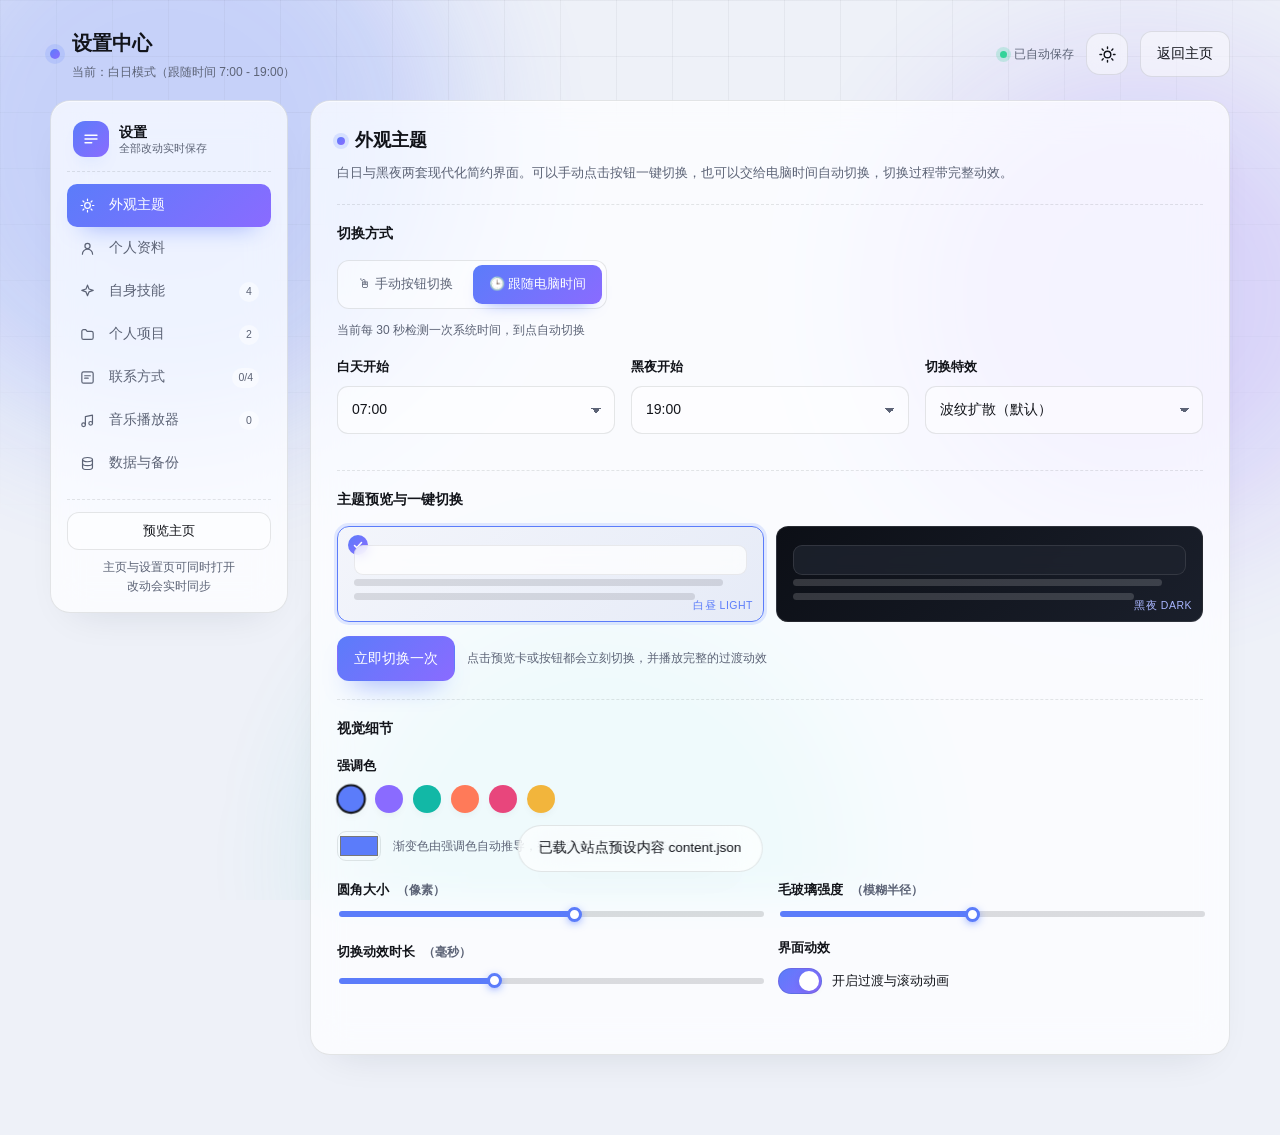
==== settings.html @ 820d11d5 "Add files via upload" ====
<!DOCTYPE html>
<html lang="zh-CN" data-theme="light">
<head>
<meta charset="UTF-8">
<meta name="viewport" content="width=device-width, initial-scale=1, viewport-fit=cover">
<meta name="theme-color" content="#eef1f8" id="metaTheme">
<title>设置 · 个人主页</title>
<link rel="icon" href="data:image/svg+xml,%3Csvg xmlns='http://www.w3.org/2000/svg' viewBox='0 0 32 32'%3E%3Crect width='32' height='32' rx='9' fill='%235b7cfa'/%3E%3Cpath d='M16 8.5a5.5 5.5 0 1 0 0 11 5.5 5.5 0 0 0 0-11zm0 14.2c-4 0-7.5 2.2-9 5.3h18c-1.5-3.1-5-5.3-9-5.3z' fill='%23fff'/%3E%3C/svg%3E">
<link rel="stylesheet" href="css/theme.css?v=2">
<link rel="stylesheet" href="css/settings.css?v=2">
</head>
<body class="page settings-page">

<div class="bg-decor" aria-hidden="true">
  <span class="blob blob--1"></span>
  <span class="blob blob--2"></span>
  <span class="blob blob--3"></span>
  <i class="grid-lines"></i>
</div>

<!-- 顶部工具条 -->
<header class="settings-top">
  <div class="settings-top__title">
    <span class="dot" style="width:10px;height:10px;border-radius:50%;background:linear-gradient(135deg,var(--accent),var(--accent-2));box-shadow:0 0 0 5px var(--accent-soft)"></span>
    <div>
      设置中心
      <small id="themeNow">当前：白日模式</small>
    </div>
  </div>
  <div class="inline-row">
    <span class="s-saved" id="savedFlag"><i></i>已自动保存</span>
    <button class="icon-btn theme-toggle" id="settingsThemeToggle" type="button" title="切换昼夜主题" aria-label="切换主题"></button>
    <a class="btn" href="index.html">返回主页</a>
  </div>
</header>

<!-- =========================================================================
     设置页骨架：左侧导航 + 右侧面板
       .settings-shell {
         grid-template-columns: 238px minmax(0, 1fr);
         grid-template-areas: "nav panel";     ← 命名区域合并
       }
     ====================================================================== -->
<div class="settings-shell">

  <!-- ============================ 左侧导航 ============================ -->
  <nav class="s-nav glass" aria-label="设置导航">
    <div class="s-nav__brand">
      <span class="s-nav__logo" aria-hidden="true">
        <svg viewBox="0 0 24 24" fill="none" stroke="currentColor" stroke-width="1.8" stroke-linecap="round" stroke-linejoin="round"><path d="M4 7h16M4 12h16M4 17h9"/></svg>
      </span>
      <span class="s-nav__name">设置<small>全部改动实时保存</small></span>
    </div>

    <div class="s-nav__list">
      <div class="s-nav__item is-active" data-pane="theme">
        <svg viewBox="0 0 24 24" fill="none" stroke="currentColor" stroke-width="1.7" stroke-linecap="round"><circle cx="12" cy="12" r="4"/><path d="M12 3v2M12 19v2M3 12h2M19 12h2M5.6 5.6 7 7M17 17l1.4 1.4M18.4 5.6 17 7M7 17l-1.4 1.4"/></svg>
        <span>外观主题</span>
      </div>
      <div class="s-nav__item" data-pane="profile">
        <svg viewBox="0 0 24 24" fill="none" stroke="currentColor" stroke-width="1.7" stroke-linecap="round" stroke-linejoin="round"><circle cx="12" cy="8.5" r="3.6"/><path d="M4.8 20a7.2 7.2 0 0 1 14.4 0"/></svg>
        <span>个人资料</span>
      </div>
      <div class="s-nav__item" data-pane="skills">
        <svg viewBox="0 0 24 24" fill="none" stroke="currentColor" stroke-width="1.7" stroke-linecap="round" stroke-linejoin="round"><path d="m12 3 2.1 5.4L20 10.5l-5.9 2.1L12 18l-2.1-5.4L4 10.5l5.9-2.1z"/></svg>
        <span>自身技能</span>
        <span class="s-nav__badge" id="navCountSkills">0</span>
      </div>
      <div class="s-nav__item" data-pane="projects">
        <svg viewBox="0 0 24 24" fill="none" stroke="currentColor" stroke-width="1.7" stroke-linecap="round" stroke-linejoin="round"><path d="M4 7.5A2.5 2.5 0 0 1 6.5 5h3l2 2.5h6A2.5 2.5 0 0 1 20 10v6.5A2.5 2.5 0 0 1 17.5 19h-11A2.5 2.5 0 0 1 4 16.5z"/></svg>
        <span>个人项目</span>
        <span class="s-nav__badge" id="navCountProjects">0</span>
      </div>
      <div class="s-nav__item" data-pane="contact">
        <svg viewBox="0 0 24 24" fill="none" stroke="currentColor" stroke-width="1.7" stroke-linecap="round" stroke-linejoin="round"><path d="M4 6.5A2.5 2.5 0 0 1 6.5 4h11A2.5 2.5 0 0 1 20 6.5v11A2.5 2.5 0 0 1 17.5 20h-11A2.5 2.5 0 0 1 4 17.5z"/><path d="M8 9.5h8M8 13h5"/></svg>
        <span>联系方式</span>
        <span class="s-nav__badge" id="navCountContact">0/4</span>
      </div>
      <div class="s-nav__item" data-pane="music">
        <svg viewBox="0 0 24 24" fill="none" stroke="currentColor" stroke-width="1.7" stroke-linecap="round" stroke-linejoin="round"><path d="M9 18V6.6l10-2.1V16"/><circle cx="6.5" cy="18" r="2.6"/><circle cx="16.5" cy="16" r="2.6"/></svg>
        <span>音乐播放器</span>
        <span class="s-nav__badge" id="navCountTracks">0</span>
      </div>
      <div class="s-nav__item" data-pane="data">
        <svg viewBox="0 0 24 24" fill="none" stroke="currentColor" stroke-width="1.7" stroke-linecap="round" stroke-linejoin="round"><ellipse cx="12" cy="6.5" rx="7" ry="3"/><path d="M5 6.5v11c0 1.7 3.1 3 7 3s7-1.3 7-3v-11"/><path d="M5 12c0 1.7 3.1 3 7 3s7-1.3 7-3"/></svg>
        <span>数据与备份</span>
      </div>
    </div>

    <div class="s-nav__foot">
      <a class="btn btn--sm" href="index.html" id="openHome" style="justify-content:center">预览主页</a>
      <p class="field__hint" style="text-align:center">主页与设置页可同时打开<br>改动会实时同步</p>
    </div>
  </nav>

  <!-- ============================ 右侧面板 ============================ -->
  <div class="s-panel">

    <!-- ------------------------- 面板 1：外观主题 ------------------------- -->
    <section class="s-pane glass is-active" data-pane="theme">
      <div class="s-pane__head">
        <h2 class="s-pane__title"><span class="dot"></span>外观主题</h2>
        <p class="s-pane__desc">白日与黑夜两套现代化简约界面。可以手动点击按钮一键切换，也可以交给电脑时间自动切换，切换过程带完整动效。</p>
      </div>

      <div class="s-group">
        <h3 class="s-group__title">切换方式</h3>
        <div class="seg" data-seg="theme.mode">
          <button class="seg__item" type="button" data-value="manual">🖱 手动按钮切换</button>
          <button class="seg__item" type="button" data-value="auto">🕒 跟随电脑时间</button>
        </div>
        <p class="field__hint" style="margin-top:12px" id="autoHint">
          选择「跟随电脑时间」后，页面每 30 秒检测一次系统时间，进入白天或夜晚区间时自动完成切换动画。
        </p>

        <div class="form-grid form-grid--3" style="margin-top:16px">
          <div class="field">
            <label class="field__label">白天开始</label>
            <select class="select" data-path="theme.dayStart" id="dayStartSel"></select>
          </div>
          <div class="field">
            <label class="field__label">黑夜开始</label>
            <select class="select" data-path="theme.nightStart" id="nightStartSel"></select>
          </div>
          <div class="field">
            <label class="field__label">切换特效</label>
            <select class="select" data-path="theme.effect">
              <option value="ripple">波纹扩散（默认）</option>
              <option value="wipe">圆形擦除揭示</option>
              <option value="fade">柔和淡入淡出</option>
            </select>
          </div>
        </div>
      </div>

      <div class="s-group">
        <h3 class="s-group__title">主题预览与一键切换</h3>
        <div class="theme-preview">
          <div class="theme-mini theme-mini--light" data-theme="light" role="button" tabindex="0" aria-label="切换到白日主题">
            <span class="theme-mini__check"><svg viewBox="0 0 24 24" fill="none" stroke="currentColor" stroke-width="3" stroke-linecap="round" stroke-linejoin="round"><path d="m5 13 4.5 4.5L19 7"/></svg></span>
            <span class="theme-mini__card"></span>
            <span class="theme-mini__line theme-mini__line--1"></span>
            <span class="theme-mini__line theme-mini__line--2"></span>
            <span class="theme-mini__tag">白昼 LIGHT</span>
          </div>
          <div class="theme-mini theme-mini--dark" data-theme="dark" role="button" tabindex="0" aria-label="切换到黑夜主题">
            <span class="theme-mini__check"><svg viewBox="0 0 24 24" fill="none" stroke="currentColor" stroke-width="3" stroke-linecap="round" stroke-linejoin="round"><path d="m5 13 4.5 4.5L19 7"/></svg></span>
            <span class="theme-mini__card"></span>
            <span class="theme-mini__line theme-mini__line--1"></span>
            <span class="theme-mini__line theme-mini__line--2"></span>
            <span class="theme-mini__tag">黑夜 DARK</span>
          </div>
        </div>
        <div class="inline-row" style="margin-top:14px">
          <button class="btn btn--primary" type="button" id="switchNow">立即切换一次</button>
          <span class="field__hint">点击预览卡或按钮都会立刻切换，并播放完整的过渡动效</span>
        </div>
      </div>

      <div class="s-group">
        <h3 class="s-group__title">视觉细节</h3>
        <div class="field">
          <label class="field__label">强调色</label>
          <div class="color-dots" id="accentDots"></div>
          <div class="inline-row" style="margin-top:10px">
            <input class="color-input" type="color" id="accentPicker" data-path="theme.accent" aria-label="自定义强调色">
            <span class="field__hint">渐变色由强调色自动推导，整站按钮、光斑、进度条会一起变化</span>
          </div>
        </div>

        <div class="form-grid">
          <div class="field">
            <label class="field__label">圆角大小 <span class="field__hint">（像素）</span></label>
            <input class="range" type="range" min="0" max="36" step="1" data-path="theme.radius">
          </div>
          <div class="field">
            <label class="field__label">毛玻璃强度 <span class="field__hint">（模糊半径）</span></label>
            <input class="range" type="range" min="0" max="40" step="1" data-path="theme.blur">
          </div>
          <div class="field">
            <label class="field__label">切换动效时长 <span class="field__hint">（毫秒）</span></label>
            <input class="range" type="range" min="180" max="1400" step="20" data-path="theme.duration">
          </div>
          <div class="field">
            <label class="field__label">界面动效</label>
            <label class="switch">
              <input type="checkbox" data-path="theme.motion">
              <span class="switch__track"></span>
              <span class="switch__text">开启过渡与滚动动画</span>
            </label>
          </div>
        </div>
      </div>
    </section>

    <!-- ------------------------- 面板 2：个人资料 ------------------------- -->
    <section class="s-pane glass" data-pane="profile">
      <div class="s-pane__head">
        <h2 class="s-pane__title"><span class="dot"></span>个人资料</h2>
        <p class="s-pane__desc">左侧栏的圆形头像与姓名，以及「个人简介」板块的普通文本内容。</p>
      </div>

      <div class="s-group">
        <h3 class="s-group__title">头像</h3>
        <div class="avatar-editor">
          <div class="avatar-preview" id="avatarPreview">A</div>
          <div class="avatar-ops">
            <div class="inline-row">
              <label class="btn btn--primary">
                选择图片
                <input type="file" id="avatarInput" accept="image/*" hidden>
              </label>
              <button class="btn btn--ghost btn--danger" type="button" id="avatarRemove">移除头像</button>
            </div>
            <p class="field__hint">图片会自动居中裁剪成正方形并压缩到 400px，保存后主页的圆形头像与播放器封面同步更新。</p>
          </div>
        </div>
      </div>

      <div class="s-group">
        <h3 class="s-group__title">基本信息</h3>
        <div class="form-grid">
          <div class="field">
            <label class="field__label">姓名 / 昵称</label>
            <input class="input" type="text" data-path="profile.name" placeholder="你的名字" maxlength="24">
          </div>
          <div class="field">
            <label class="field__label">一句话头衔</label>
            <input class="input" type="text" data-path="profile.title" placeholder="例如：前端工程师 / 独立开发者" maxlength="40">
          </div>
          <div class="field">
            <label class="field__label">座右铭<span class="field__hint">（可留空）</span></label>
            <input class="input" type="text" data-path="profile.motto" placeholder="一句话，显示在姓名下方" maxlength="30">
          </div>
          <div class="field">
            <label class="field__label">GitHub 主页地址<span class="field__hint">（项目卡片默认跳转这里）</span></label>
            <input class="input" type="text" data-path="profile.github" placeholder="https://github.com/你的用户名">
          </div>
          <div class="field field--full">
            <label class="field__label">个人简介<span class="field__hint" id="bioCount">0 字</span></label>
            <textarea class="textarea" data-path="profile.bio" placeholder="写点什么吧：你的经历、正在做的事、想认识的人…" style="min-height:150px"></textarea>
            <p class="field__hint">简介以普通文本展示，回车换行会被完整保留。</p>
          </div>
        </div>
      </div>
    </section>

    <!-- ------------------------- 面板 3：自身技能 ------------------------- -->
    <section class="s-pane glass" data-pane="skills">
      <div class="s-pane__head">
        <h2 class="s-pane__title"><span class="dot"></span>自身技能</h2>
        <p class="s-pane__desc">每条技能在前端都以毛玻璃卡片展示。点击下方的加号按钮即可无限增加自定义文本，还可以选择卡片尺寸来合并网格单元格。</p>
      </div>
      <div class="list-editor" id="skillList"></div>
      <button class="add-btn" type="button" id="addSkill" style="margin-top:12px;width:100%">
        <span class="add-btn__plus">＋</span>添加一条技能
      </button>
      <p class="field__hint" style="margin-top:12px">
        尺寸说明：标准 = 1 格；横向合并 = 跨 2 列；纵向合并 = 跨 2 行；2×2 = 一次吃掉四个格子。
        前端网格使用 <code>grid-auto-flow: dense</code>，合并后的空洞会自动被后面的卡片补上。
      </p>
    </section>

    <!-- ------------------------- 面板 4：个人项目 ------------------------- -->
    <section class="s-pane glass" data-pane="projects">
      <div class="s-pane__head">
        <h2 class="s-pane__title"><span class="dot"></span>个人项目</h2>
        <p class="s-pane__desc">每张项目卡片都是毛玻璃样式，点击整张卡片即可跳转。跳转链接留空时，会自动打开「个人资料」里填写的 GitHub 主页。</p>
      </div>
      <div class="list-editor" id="projectList"></div>
      <button class="add-btn" type="button" id="addProject" style="margin-top:12px;width:100%">
        <span class="add-btn__plus">＋</span>添加一个项目
      </button>
    </section>

    <!-- ------------------------- 面板 5：联系方式 ------------------------- -->
    <section class="s-pane glass" data-pane="contact">
      <div class="s-pane__head">
        <h2 class="s-pane__title"><span class="dot"></span>联系方式</h2>
        <p class="s-pane__desc">四个填写区域：微信、QQ、邮箱、电话。主页会以毛玻璃卡片展示，点击卡片即可一键复制。</p>
      </div>
      <div class="form-grid">
        <div class="field">
          <label class="field__label">💬 微信 WeChat</label>
          <input class="input" type="text" data-path="contact.wechat" placeholder="微信号 / 手机号">
        </div>
        <div class="field">
          <label class="field__label">🐧 QQ</label>
          <input class="input" type="text" data-path="contact.qq" placeholder="QQ 号">
        </div>
        <div class="field">
          <label class="field__label">✉️ 邮箱 Email</label>
          <input class="input" type="text" data-path="contact.email" placeholder="name@example.com">
        </div>
        <div class="field">
          <label class="field__label">📱 电话 Phone</label>
          <input class="input" type="text" data-path="contact.phone" placeholder="+86 138 0000 0000">
        </div>
      </div>
      <p class="field__hint">留空的联系方式在主页会显示为「未填写」的灰色卡片。</p>
    </section>

    <!-- ------------------------- 面板 6：音乐播放器 ------------------------- -->
    <section class="s-pane glass" data-pane="music">
      <div class="s-pane__head">
        <h2 class="s-pane__title"><span class="dot"></span>音乐播放器</h2>
        <p class="s-pane__desc">导入本地音乐文件（保存在浏览器 IndexedDB 中，不会上传到任何服务器），编辑歌曲信息与歌词。主页左侧栏即可播放、切换上/下一首。</p>
      </div>

      <div class="s-group">
        <h3 class="s-group__title">导入音乐</h3>
        <label class="dropzone" id="musicDrop">
          <svg viewBox="0 0 24 24" fill="none" stroke="currentColor" stroke-width="1.6" stroke-linecap="round" stroke-linejoin="round"><path d="M12 16V4m0 0L7.5 8.5M12 4l4.5 4.5"/><path d="M4 15v3.5A1.5 1.5 0 0 0 5.5 20h13a1.5 1.5 0 0 0 1.5-1.5V15"/></svg>
          点击选择，或把音频文件拖到这里
          <small>支持 mp3 / wav / flac / m4a / aac / ogg，可一次选多首</small>
          <input type="file" id="musicInput" accept="audio/*,.mp3,.flac,.wav,.m4a,.ogg" multiple>
        </label>
      </div>

      <div class="s-group">
        <h3 class="s-group__title">播放设置</h3>
        <div class="form-grid">
          <div class="field">
            <label class="field__label">循环模式</label>
            <div class="seg" data-seg="music.loop">
              <button class="seg__item" type="button" data-value="list">列表循环</button>
              <button class="seg__item" type="button" data-value="single">单曲循环</button>
              <button class="seg__item" type="button" data-value="shuffle">随机播放</button>
            </div>
          </div>
          <div class="field">
            <label class="field__label">默认音量</label>
            <input class="range" type="range" min="0" max="100" step="1" id="volRange">
            <p class="field__hint">当前主音量由主页播放器实时控制</p>
          </div>
          <div class="field">
            <label class="field__label">行为</label>
            <label class="switch" style="margin-bottom:8px">
              <input type="checkbox" data-path="music.autoplay">
              <span class="switch__track"></span>
              <span class="switch__text">打开主页自动播放</span>
            </label>
            <label class="switch">
              <input type="checkbox" data-path="music.showLyrics">
              <span class="switch__track"></span>
              <span class="switch__text">在播放器下方显示歌词</span>
            </label>
          </div>
          <div class="field">
            <label class="field__label">空曲库时的提示文案</label>
            <input class="input" type="text" data-path="music.emptyText" placeholder="还没有音乐 · 去设置里导入">
          </div>
        </div>
      </div>

      <div class="s-group">
        <h3 class="s-group__title">曲目列表 <span class="field__hint" id="trackHint"></span></h3>
        <div class="list-editor" id="trackList"></div>
        <div class="inline-row" style="margin-top:12px">
          <button class="btn btn--danger btn--sm" type="button" id="musicClear">清空曲库</button>
          <span class="field__hint">歌词支持 LRC 时间轴（如 <code>[00:12.30]歌词</code>）；只写纯文本时，会按歌曲总时长自动均匀铺开并随播放滚动。</span>
        </div>
      </div>
    </section>

    <!-- ------------------------- 面板 7：数据与备份 ------------------------- -->
    <section class="s-pane glass" data-pane="data">
      <div class="s-pane__head">
        <h2 class="s-pane__title"><span class="dot"></span>数据与备份</h2>
        <p class="s-pane__desc">所有文字内容保存在浏览器 localStorage，音乐文件保存在 IndexedDB。换电脑或换浏览器时，可用导出的 JSON 快速迁移文字内容。</p>
      </div>

      <div class="s-group">
        <h3 class="s-group__title">存储占用</h3>
        <div class="storage-bars" id="storageBox"></div>
      </div>

      <div class="s-group">
        <h3 class="s-group__title">导入 / 导出</h3>
        <div class="inline-row">
          <button class="btn btn--primary" type="button" id="exportBtn">导出配置（JSON）</button>
          <label class="btn">
            导入配置
            <input type="file" id="importInput" accept="application/json,.json" hidden>
          </label>
          <button class="btn btn--danger" type="button" id="resetBtn">恢复默认</button>
        </div>
        <p class="field__hint" style="margin-top:12px">配置文件包含全部文字、主题设置与曲目信息，但不包含音乐文件本身（体积过大，无法放进 JSON）。</p>
      </div>

      <!-- ★ 部署到 GitHub Pages 必须看：本地数据不会跟着代码一起上线 -->
      <div class="s-group">
        <h3 class="s-group__title">部署到 GitHub Pages（让线上显示和本地一致）</h3>
        <p class="field__hint" style="margin-bottom:12px">
          文字与音乐都存在<strong>浏览器本地</strong>（localStorage / IndexedDB），它们不会跟着代码上传。
          所以直接部署后，访客看到的是占位模板。解决办法：把本地内容导出成
          <code>content.json</code> 放到仓库根目录，线上首次访问会自动载入它。
        </p>
        <div class="inline-row">
          <button class="btn btn--primary" type="button" id="exportSiteBtn">导出为站点默认内容（content.json）</button>
          <button class="btn" type="button" id="reloadSiteBtn">重新载入站点内容</button>
        </div>
        <ul class="deploy-steps">
          <li><b>1.</b> 点上面的按钮下载 <code>content.json</code>；</li>
          <li><b>2.</b> 把它和 <code>index.html</code>、<code>settings.html</code>、<code>css/</code>、<code>js/</code> 一起提交到仓库（目录结构不要改）；</li>
          <li><b>3.</b> 音乐请把音频文件也放进仓库（例如 <code>audio/</code> 目录），再到「音乐播放器」面板给每首曲子填写<b>音频地址</b>，例如 <code>audio/song.mp3</code>；</li>
          <li><b>4.</b> 打开线上地址确认，必要时按 <kbd>Ctrl</kbd>+<kbd>F5</kbd> 强制刷新清缓存。</li>
        </ul>
        <div class="deploy-state">
          <div class="field__label" style="margin-bottom:6px">当前状态</div>
          <ul id="deployState"></ul>
        </div>
      </div>
    </section>

  </div>
</div>

<div class="toast" id="toast" role="status" aria-live="polite"></div>

<script src="js/store.js?v=2"></script>
<script src="js/theme.js?v=2"></script>
<script src="js/settings.js?v=2"></script>
<script>
  /* 时间下拉框：0-23 点，动态生成，避免手写 48 个 option */
  (function () {
    ['dayStartSel', 'nightStartSel'].forEach(function (id) {
      var sel = document.getElementById(id);
      if (!sel) return;
      for (var h = 0; h < 24; h++) {
        var o = document.createElement('option');
        o.value = h;
        o.textContent = (h < 10 ? '0' + h : h) + ':00';
        sel.appendChild(o);
      }
    });
  })();
</script>
</body>
</html>
---- css/theme.css ----
/* ============================================================================
 * theme.css —— 设计令牌 / 白日·黑夜双主题 / 全局动效 / 通用组件
 * ----------------------------------------------------------------------------
 * 【主题切换动效的实现原理】
 *   1. 用 @property 把「颜色令牌」注册成真正的 CSS 自定义属性（语法 <color>）。
 *      未注册的自定义属性只是一段字符串，浏览器无法对它做插值；
 *      注册之后，它就成了可以被 transition 平滑过渡的真实类型值。
 *   2. 所有组件都只使用 var(--token) 取色，不写死颜色。
 *   3. 切换主题时只改 <html data-theme="dark|light">，
 *      令牌在 :root 上做 620ms 插值 → 整站颜色「同时」平滑流动。
 *   4. JS 额外叠加波纹 / 圆形擦除 / 淡入淡出特效，形成完整的切换动效。
 * ========================================================================== */

/* ---------------------------------------------------------------------------
 * 1. 注册可插值的令牌（颜色 + 长度）
 * ------------------------------------------------------------------------- */
@property --bg          { syntax: "<color>";  inherits: true; initial-value: #eef1f8; }
@property --bg-2        { syntax: "<color>";  inherits: true; initial-value: #ffffff; }
@property --text        { syntax: "<color>";  inherits: true; initial-value: #12141a; }
@property --muted       { syntax: "<color>";  inherits: true; initial-value: #5c6376; }
@property --surface     { syntax: "<color>";  inherits: true; initial-value: rgba(255,255,255,.72); }
@property --surface-2   { syntax: "<color>";  inherits: true; initial-value: rgba(255,255,255,.48); }
@property --border      { syntax: "<color>";  inherits: true; initial-value: rgba(18,20,26,.10); }
@property --accent      { syntax: "<color>";  inherits: true; initial-value: #5b7cfa; }
@property --accent-2    { syntax: "<color>";  inherits: true; initial-value: #8a6bff; }
@property --shadow      { syntax: "<color>";  inherits: true; initial-value: rgba(23,29,48,.14); }
@property --blur        { syntax: "<length>"; inherits: true; initial-value: 18px; }
@property --radius      { syntax: "<length>"; inherits: true; initial-value: 20px; }

/* ---------------------------------------------------------------------------
 * 2. 令牌定义：:root = 白日主题（浅色）；[data-theme="dark"] = 黑夜主题
 * ------------------------------------------------------------------------- */
:root {
  /* 时间/缓动 */
  --dur: 620ms;
  --dur-fast: 220ms;
  --ease: cubic-bezier(.22, .68, .28, 1);
  --ease-out: cubic-bezier(.16, 1, .3, 1);

  /* 白日主题配色 */
  --bg: #eef1f8;
  --bg-2: #ffffff;
  --text: #12141a;
  --muted: #5c6376;
  --surface: rgba(255, 255, 255, .72);
  --surface-2: rgba(255, 255, 255, .48);
  --border: rgba(18, 20, 26, .10);
  --shadow: rgba(23, 29, 48, .14);
  --accent: #5b7cfa;
  --accent-2: #8a6bff;

  --blob-1: rgba(91, 124, 250, .28);
  --blob-2: rgba(138, 107, 255, .22);
  --blob-3: rgba(64, 200, 190, .18);
  --ink-line: rgba(18, 20, 26, .045);

  color-scheme: light;

  /* ★ 主题动效核心：令牌自身参与过渡，整站颜色随之流动 */
  transition:
    --bg var(--dur) var(--ease),
    --bg-2 var(--dur) var(--ease),
    --text var(--dur) var(--ease),
    --muted var(--dur) var(--ease),
    --surface var(--dur) var(--ease),
    --surface-2 var(--dur) var(--ease),
    --border var(--dur) var(--ease),
    --accent var(--dur) var(--ease),
    --accent-2 var(--dur) var(--ease),
    --shadow var(--dur) var(--ease);
}

[data-theme="dark"] {
  /* 黑夜主题配色 */
  --bg: #0a0c12;
  --bg-2: #12151d;
  --text: #eef1f8;
  --muted: #98a1b4;
  --surface: rgba(24, 28, 38, .66);
  --surface-2: rgba(30, 35, 47, .5);
  --border: rgba(255, 255, 255, .10);
  --shadow: rgba(0, 0, 0, .55);
  --accent: #6d8bff;
  --accent-2: #a98cff;

  --blob-1: rgba(80, 110, 240, .30);
  --blob-2: rgba(150, 100, 255, .24);
  --blob-3: rgba(40, 180, 200, .18);
  --ink-line: rgba(255, 255, 255, .05);

  color-scheme: dark;
}

/* ---------------------------------------------------------------------------
 * 2.1 由强调色派生出来的半透明色
 * ---------------------------------------------------------------------------
 * ⚠️ 线上兼容性：这些值用 color-mix() 从 --accent 实时推导。
 *    旧版 Safari(<16.2) / Firefox(<113) 不认识 color-mix，
 *    而「未注册的自定义属性里写了不支持的函数」不会退回上一行声明，
 *    只会让最终 background/border 变成无效值（界面掉色）。
 *    所以这里先给一套固定兜底值，再用 @supports 覆盖成动态推导 —— 
 *    这样任何浏览器打开线上站点都能看到完整的毛玻璃与强调色。
 * ------------------------------------------------------------------------- */
:root {
  --accent-soft: rgba(91, 124, 250, .16);
  --accent-line: rgba(91, 124, 250, .45);
  --ring: rgba(91, 124, 250, .55);
  --track: rgba(18, 20, 26, .14);
}
[data-theme="dark"] {
  --accent-soft: rgba(109, 139, 255, .18);
  --accent-line: rgba(109, 139, 255, .45);
  --ring: rgba(109, 139, 255, .55);
  --track: rgba(255, 255, 255, .14);
}
@supports (color: color-mix(in oklab, red, blue)) {
  :root {
    --accent-soft: color-mix(in oklab, var(--accent) 16%, transparent);
    --accent-line: color-mix(in oklab, var(--accent) 45%, transparent);
    --ring: color-mix(in oklab, var(--accent) 55%, transparent);
    --track: color-mix(in oklab, var(--text) 14%, transparent);
  }
}

/* ---------------------------------------------------------------------------
 * 3. 基础重置
 * ------------------------------------------------------------------------- */
* { box-sizing: border-box; }

html, body { min-height: 100%; }

body {
  margin: 0;
  font-family: "PingFang SC", "HarmonyOS Sans SC", "Microsoft YaHei UI", "Microsoft YaHei",
               -apple-system, BlinkMacSystemFont, "Segoe UI", Roboto, "Helvetica Neue", sans-serif;
  font-size: 15px;
  line-height: 1.7;
  color: var(--text);
  background: var(--bg);
  -webkit-font-smoothing: antialiased;
  text-rendering: optimizeLegibility;
  overflow-x: hidden;
}

h1, h2, h3, h4, p, figure { margin: 0; }
a { color: inherit; text-decoration: none; }
button, input, select, textarea { font: inherit; color: inherit; }
button { border: 0; background: none; cursor: pointer; }
img { display: block; max-width: 100%; }
ul { margin: 0; padding: 0; list-style: none; }

/* hidden 属性必须永远生效：否则 img/display:flex 等规则会盖掉它，
   导致未设置头像时把 alt 文字（"个人头像"）显示出来 */
[hidden] { display: none !important; }

::selection { background: var(--accent-soft); color: var(--text); }

:focus-visible {
  outline: 2px solid var(--ring);
  outline-offset: 2px;
  border-radius: 8px;
}

/* 滚动条 */
* { scrollbar-width: thin; scrollbar-color: var(--track) transparent; }
*::-webkit-scrollbar { width: 8px; height: 8px; }
*::-webkit-scrollbar-thumb {
  background: var(--track);
  border-radius: 999px;
}
*::-webkit-scrollbar-thumb:hover { background: var(--accent-line); }
*::-webkit-scrollbar-track { background: transparent; }

/* ---------------------------------------------------------------------------
 * 4. 背景装饰：双主题各有不同的光斑与网格线
 * ------------------------------------------------------------------------- */
.bg-decor {
  position: fixed;
  inset: 0;
  z-index: 0;
  overflow: hidden;
  pointer-events: none;
}
.bg-decor .blob {
  position: absolute;
  display: block;
  border-radius: 50%;
  filter: blur(70px);
  opacity: .95;
  transition: background var(--dur) var(--ease);
}
.blob--1 { width: 46vw; height: 46vw; left: -10vw; top: -12vw; background: var(--blob-1); animation: float1 22s var(--ease) infinite alternate; }
.blob--2 { width: 38vw; height: 38vw; right: -8vw; top: 6vh; background: var(--blob-2); animation: float2 26s var(--ease) infinite alternate; }
.blob--3 { width: 42vw; height: 42vw; left: 26vw; bottom: -18vw; background: var(--blob-3); animation: float3 30s var(--ease) infinite alternate; }

.bg-decor .grid-lines {
  position: absolute;
  inset: 0;
  background-image:
    linear-gradient(to right, var(--ink-line) 1px, transparent 1px),
    linear-gradient(to bottom, var(--ink-line) 1px, transparent 1px);
  background-size: 56px 56px;
  mask-image: radial-gradient(120% 90% at 50% 0%, #000 20%, transparent 78%);
  -webkit-mask-image: radial-gradient(120% 90% at 50% 0%, #000 20%, transparent 78%);
  transition: background-image var(--dur) var(--ease);
}

@keyframes float1 { from { transform: translate3d(0, 0, 0) scale(1); } to { transform: translate3d(4vw, 6vh, 0) scale(1.12); } }
@keyframes float2 { from { transform: translate3d(0, 0, 0) scale(1.08); } to { transform: translate3d(-5vw, 8vh, 0) scale(.95); } }
@keyframes float3 { from { transform: translate3d(0, 0, 0) scale(.96); } to { transform: translate3d(6vw, -6vh, 0) scale(1.1); } }

/* ---------------------------------------------------------------------------
 * 5. 通用组件
 * ------------------------------------------------------------------------- */

/* 5.1 毛玻璃卡片 —— 技能 / 项目 / 联系方式等板块的视觉基础 */
.glass {
  position: relative;
  background: var(--surface);
  border: 1px solid var(--border);
  border-radius: var(--radius);
  backdrop-filter: blur(var(--blur)) saturate(160%);
  -webkit-backdrop-filter: blur(var(--blur)) saturate(160%);
  box-shadow:
    0 18px 40px -24px var(--shadow),
    inset 0 1px 0 color-mix(in oklab, var(--bg-2) 55%, transparent);
}

.card { padding: 22px; }

/* 5.2 按钮 */
.btn {
  display: inline-flex;
  align-items: center;
  gap: 8px;
  padding: 10px 16px;
  border-radius: calc(var(--radius) * .6);
  background: var(--surface-2);
  border: 1px solid var(--border);
  color: var(--text);
  font-size: 14px;
  font-weight: 500;
  cursor: pointer;
  transition: transform var(--dur-fast) var(--ease), background var(--dur-fast) var(--ease),
              border-color var(--dur-fast) var(--ease), box-shadow var(--dur-fast) var(--ease);
}
.btn:hover { transform: translateY(-2px); border-color: var(--accent-line); box-shadow: 0 12px 24px -16px var(--shadow); }
.btn:active { transform: translateY(0) scale(.98); }
.btn svg { width: 16px; height: 16px; }

.btn--primary {
  background: linear-gradient(135deg, var(--accent), var(--accent-2));
  border-color: transparent;
  color: #fff;
  box-shadow: 0 14px 28px -16px var(--accent);
}
.btn--primary:hover { box-shadow: 0 18px 34px -14px var(--accent); }

.btn--ghost { background: transparent; }
.btn--danger { color: #ff6b6b; border-color: color-mix(in oklab, #ff6b6b 35%, transparent); }
.btn--danger:hover { background: color-mix(in oklab, #ff6b6b 12%, transparent); border-color: #ff6b6b; }
.btn--sm { padding: 7px 12px; font-size: 13px; }

/* 5.3 图标按钮（设置入口 / 主题切换） */
.icon-btn {
  display: inline-grid;
  place-items: center;
  width: 42px;
  height: 42px;
  border-radius: 14px;
  background: var(--surface-2);
  border: 1px solid var(--border);
  color: var(--text);
  cursor: pointer;
  backdrop-filter: blur(calc(var(--blur) * .6));
  -webkit-backdrop-filter: blur(calc(var(--blur) * .6));
  transition: transform var(--dur-fast) var(--ease), background var(--dur-fast) var(--ease),
              border-color var(--dur-fast) var(--ease), color var(--dur-fast) var(--ease);
}
.icon-btn:hover { transform: translateY(-2px); border-color: var(--accent-line); color: var(--accent); }
.icon-btn:active { transform: scale(.94); }
.icon-btn svg { width: 19px; height: 19px; }
.icon-btn--sm { width: 34px; height: 34px; border-radius: 11px; }
.icon-btn--sm svg { width: 16px; height: 16px; }

/* 设置齿轮：悬停缓慢旋转 */
.icon-btn--gear:hover svg { transform: rotate(60deg); }
.icon-btn--gear svg { transition: transform 520ms var(--ease-out); }

/* 5.4 昼夜切换按钮：太阳/月亮叠放 + 旋转淡出淡入 */
.theme-toggle { position: relative; overflow: hidden; }
.theme-toggle .tm-ico {
  position: absolute;
  inset: 0;
  display: grid;
  place-items: center;
  transition: transform 520ms var(--ease-out), opacity 320ms var(--ease);
}
.theme-toggle .tm-ico--sun { transform: translateY(0) rotate(0deg); opacity: 1; }
.theme-toggle .tm-ico--moon { transform: translateY(120%) rotate(-90deg); opacity: 0; }
[data-theme="dark"] .theme-toggle .tm-ico--sun { transform: translateY(-120%) rotate(90deg); opacity: 0; }
[data-theme="dark"] .theme-toggle .tm-ico--moon { transform: translateY(0) rotate(0deg); opacity: 1; }
.theme-toggle .auto-badge {
  position: absolute;
  right: 4px;
  bottom: 3px;
  font-size: 9px;
  letter-spacing: .5px;
  color: var(--accent);
  opacity: 0;
  transform: translateY(4px);
  transition: opacity var(--dur-fast) var(--ease), transform var(--dur-fast) var(--ease);
}
body[data-theme-mode="auto"] .theme-toggle .auto-badge { opacity: 1; transform: translateY(0); }

/* 5.5 表单控件 */
.field { display: grid; gap: 8px; margin-bottom: 18px; }
.field__label { font-size: 13px; font-weight: 600; color: var(--text); display: flex; align-items: center; gap: 8px; }
.field__hint { font-size: 12px; color: var(--muted); line-height: 1.6; }

.input, .textarea, .select {
  width: 100%;
  padding: 11px 14px;
  border-radius: calc(var(--radius) * .55);
  background: var(--surface-2);
  border: 1px solid var(--border);
  color: var(--text);
  font-size: 14px;
  transition: border-color var(--dur-fast) var(--ease), box-shadow var(--dur-fast) var(--ease), background var(--dur-fast) var(--ease);
}
.input::placeholder, .textarea::placeholder { color: var(--muted); opacity: .75; }
.input:focus, .textarea:focus, .select:focus {
  outline: none;
  border-color: var(--accent);
  box-shadow: 0 0 0 4px var(--accent-soft);
}
.textarea { min-height: 110px; resize: vertical; line-height: 1.75; }
.select { appearance: none; cursor: pointer;
  background-image: linear-gradient(45deg, transparent 50%, var(--muted) 50%), linear-gradient(135deg, var(--muted) 50%, transparent 50%);
  background-position: calc(100% - 18px) calc(50% + 1px), calc(100% - 13px) calc(50% + 1px);
  background-size: 5px 5px, 5px 5px;
  background-repeat: no-repeat;
  padding-right: 34px;
}
.select option { background: var(--bg-2); color: var(--text); }

/* 自定义滑杆：用 --p 控制已填充比例 */
.range {
  -webkit-appearance: none;
  appearance: none;
  width: 100%;
  height: 6px;
  border-radius: 999px;
  background: linear-gradient(90deg, var(--accent) 0 var(--p, 0%), var(--track) var(--p, 0%) 100%);
  cursor: pointer;
  transition: background var(--dur-fast) linear;
}
.range::-webkit-slider-thumb {
  -webkit-appearance: none;
  width: 15px; height: 15px;
  border-radius: 50%;
  background: var(--bg-2);
  border: 3px solid var(--accent);
  box-shadow: 0 2px 10px -2px var(--accent);
  transition: transform var(--dur-fast) var(--ease);
}
.range::-webkit-slider-thumb:hover { transform: scale(1.18); }
.range::-moz-range-thumb {
  width: 13px; height: 13px; border-radius: 50%;
  background: var(--bg-2); border: 3px solid var(--accent); cursor: pointer;
}

/* 开关 */
.switch { display: inline-flex; align-items: center; gap: 10px; cursor: pointer; user-select: none; }
.switch input { position: absolute; opacity: 0; pointer-events: none; }
.switch__track {
  width: 44px; height: 26px; border-radius: 999px;
  background: var(--track);
  border: 1px solid var(--border);
  position: relative;
  transition: background var(--dur-fast) var(--ease);
}
.switch__track::after {
  content: "";
  position: absolute; top: 2px; left: 2px;
  width: 20px; height: 20px; border-radius: 50%;
  background: var(--bg-2);
  box-shadow: 0 2px 8px -2px var(--shadow);
  transition: transform 320ms var(--ease-out), background var(--dur-fast) var(--ease);
}
.switch input:checked + .switch__track { background: linear-gradient(135deg, var(--accent), var(--accent-2)); }
.switch input:checked + .switch__track::after { transform: translateX(18px); }
.switch__text { font-size: 13px; }

/* 分段控件 */
.seg {
  display: inline-flex;
  gap: 4px;
  padding: 4px;
  border-radius: calc(var(--radius) * .6);
  background: var(--surface-2);
  border: 1px solid var(--border);
}
.seg__item {
  padding: 8px 16px;
  border-radius: calc(var(--radius) * .45);
  font-size: 13px;
  font-weight: 500;
  color: var(--muted);
  transition: color var(--dur-fast) var(--ease), background var(--dur-fast) var(--ease), transform var(--dur-fast) var(--ease);
}
.seg__item:hover { color: var(--text); }
.seg__item.is-active {
  color: #fff;
  background: linear-gradient(135deg, var(--accent), var(--accent-2));
  box-shadow: 0 8px 18px -12px var(--accent);
}

/* 色点 */
.color-dots { display: flex; gap: 10px; flex-wrap: wrap; align-items: center; }
.color-dot {
  width: 28px; height: 28px; border-radius: 50%;
  border: 2px solid transparent;
  box-shadow: 0 4px 12px -6px var(--shadow);
  cursor: pointer;
  transition: transform var(--dur-fast) var(--ease), border-color var(--dur-fast) var(--ease);
}
.color-dot:hover { transform: scale(1.12); }
.color-dot.is-active { border-color: var(--text); transform: scale(1.06); }
input[type="color"].color-input {
  width: 44px; height: 30px; padding: 0; border: 1px solid var(--border);
  border-radius: 9px; background: none; cursor: pointer;
}

/* 提示条 */
.toast {
  position: fixed;
  left: 50%;
  bottom: 28px;
  z-index: 9999;
  transform: translate(-50%, 24px);
  padding: 11px 20px;
  font-size: 13.5px;
  color: var(--text);
  border-radius: 999px;
  background: var(--surface);
  border: 1px solid var(--border);
  backdrop-filter: blur(calc(var(--blur) * 1.2)) saturate(160%);
  -webkit-backdrop-filter: blur(calc(var(--blur) * 1.2)) saturate(160%);
  box-shadow: 0 20px 40px -22px var(--shadow);
  opacity: 0;
  pointer-events: none;
  transition: opacity 300ms var(--ease), transform 380ms var(--ease-out);
}
.toast.is-on { opacity: 1; transform: translate(-50%, 0); }

/* ---------------------------------------------------------------------------
 * 6. 主题切换特效层（由 js/theme.js 动态创建与驱动）
 * ------------------------------------------------------------------------- */

/* 6.1 波纹：从点击处扩散的强调色光波 */
.fx-wave {
  position: fixed;
  z-index: 9998;
  left: 0; top: 0;
  width: 12px; height: 12px;
  margin: -6px 0 0 -6px;
  border-radius: 50%;
  pointer-events: none;
  background: radial-gradient(circle, var(--accent-soft) 0%, color-mix(in oklab, var(--accent) 10%, transparent) 45%, transparent 70%);
  transform: translate3d(var(--fx-x), var(--fx-y), 0) scale(.4);
  opacity: .95;
  animation: fx-wave-out var(--fx-dur, 760ms) var(--ease-out) forwards;
}
@keyframes fx-wave-out {
  to { transform: translate3d(var(--fx-x), var(--fx-y), 0) scale(var(--fx-scale, 150)); opacity: 0; }
}

/* 6.2 圆形擦除：新主题背景从点击处铺满全屏 */
.fx-wipe {
  position: fixed;
  inset: 0;
  z-index: 9997;
  pointer-events: none;
  background: var(--wipe-color);
  clip-path: circle(0% at var(--fx-x) var(--fx-y));
  transition: clip-path var(--fx-dur, 620ms) var(--ease-out), opacity var(--dur-fast) var(--ease);
}
.fx-wipe.is-grow { clip-path: circle(var(--fx-r, 150%) at var(--fx-x) var(--fx-y)); }
.fx-wipe.is-out { opacity: 0; }

/* 6.3 淡入淡出：一层与主题同色的薄幕 */
.fx-veil {
  position: fixed;
  inset: 0;
  z-index: 9997;
  pointer-events: none;
  background: var(--wipe-color);
  opacity: 0;
  transition: opacity calc(var(--fx-dur, 620ms) / 2) var(--ease), background var(--dur) var(--ease);
}
.fx-veil.is-on { opacity: .55; }

/* 6.4 内容层的切换微动效：整页轻微缩放 + 上浮，掩盖颜色插值的瞬间 */
body.is-switching .shell { animation: shell-swap 620ms var(--ease-out); }
@keyframes shell-swap {
  0%   { transform: scale(1); filter: blur(0); }
  35%  { transform: scale(.992); filter: blur(1.2px); }
  100% { transform: scale(1); filter: blur(0); }
}

/* 6.5 原生 View Transitions（浏览器支持时自动获得圆形揭示效果） */
::view-transition-old(root),
::view-transition-new(root) { animation: none; mix-blend-mode: normal; }
::view-transition-old(root) { z-index: 1; }
::view-transition-new(root) { z-index: 2; }

/* ---------------------------------------------------------------------------
 * 7. 动画工具类
 * ------------------------------------------------------------------------- */
@keyframes fade-up { from { opacity: 0; transform: translateY(18px); } to { opacity: 1; transform: none; } }
@keyframes pop-in  { from { opacity: 0; transform: scale(.92); } to { opacity: 1; transform: scale(1); } }
@keyframes spin    { to { transform: rotate(360deg); } }
@keyframes pulse   { 0%, 100% { opacity: .55; } 50% { opacity: 1; } }

.anim-fade-up { animation: fade-up 620ms var(--ease-out) both; animation-delay: calc(var(--i, 0) * 70ms); }

/* 滚动渐入：由 IntersectionObserver 添加 .is-in */
.reveal { opacity: 0; transform: translateY(22px); transition: opacity 640ms var(--ease-out), transform 640ms var(--ease-out); transition-delay: calc(var(--i, 0) * 70ms); }
.reveal.is-in { opacity: 1; transform: none; }

/* ---------------------------------------------------------------------------
 * 8. 无障碍：尊重系统「减弱动态效果」偏好
 * ------------------------------------------------------------------------- */
@media (prefers-reduced-motion: reduce) {
  *, *::before, *::after {
    animation-duration: .001ms !important;
    animation-iteration-count: 1 !important;
    transition-duration: .001ms !important;
  }
}

/* 关闭动效（设置里的开关会给 <html> 加 .no-motion） */
.no-motion *,
.no-motion *::before,
.no-motion *::after {
  animation-duration: .001ms !important;
  transition-duration: .001ms !important;
}
.no-motion { --dur: 0ms; --dur-fast: 0ms; }
---- css/settings.css ----
/* ============================================================================
 * settings.css —— 设置页样式
 * ----------------------------------------------------------------------------
 * 布局同样是 CSS Grid，并使用了「网格合并」技巧：
 *   ① 外层两列命名区域合并：grid-template-areas: "nav panel"
 *   ② 面板内部表单单行双列：grid-template-columns: repeat(2, minmax(0,1fr))
 *      需要占满整行的字段（如简介、歌词）用 grid-column: 1 / -1 横向合并整行
 *   ③ 曲目卡片用 grid-template-areas 把标题栏 / 字段区 / 底部操作合并成三行两块
 * ========================================================================== */

.settings-page { padding: 26px 0 80px; }

.settings-shell {
  position: relative;
  z-index: 1;
  width: min(1180px, calc(100% - 40px));
  margin: 0 auto;

  display: grid;
  /* ① 左侧导航栏 + 右侧设置面板，两块命名区域互不重叠 */
  grid-template-columns: 238px minmax(0, 1fr);
  grid-template-areas: "nav panel";
  gap: 22px;
  align-items: start;
}

/* ---------------------------------------------------------------------------
 * 1. 左侧导航
 * ------------------------------------------------------------------------- */
.s-nav {
  grid-area: nav;
  position: sticky;
  top: 26px;
  padding: 16px;
  display: grid;
  gap: 6px;
}

.s-nav__brand {
  display: grid;
  grid-template-columns: 36px minmax(0, 1fr);   /* ② 头像 + 标题两列 */
  grid-template-areas: "logo name";
  gap: 10px;
  align-items: center;
  padding: 4px 6px 14px;
  margin-bottom: 6px;
  border-bottom: 1px dashed var(--border);
}
.s-nav__logo {
  grid-area: logo;
  display: grid; place-items: center;
  width: 36px; height: 36px;
  border-radius: 12px;
  color: #fff;
  background: linear-gradient(135deg, var(--accent), var(--accent-2));
  box-shadow: 0 10px 20px -14px var(--accent);
}
.s-nav__logo svg { width: 18px; height: 18px; }
.s-nav__name { grid-area: name; font-size: 14px; font-weight: 650; line-height: 1.3; }
.s-nav__name small { display: block; font-size: 11px; font-weight: 400; color: var(--muted); }

.s-nav__item {
  position: relative;
  display: grid;
  grid-template-columns: 20px minmax(0, 1fr) auto;  /* ② 图标 / 文字 / 徽标 三列 */
  gap: 10px;
  align-items: center;
  padding: 10px 12px;
  border-radius: calc(var(--radius) * .5);
  font-size: 13.5px;
  color: var(--muted);
  cursor: pointer;
  transition: color var(--dur-fast) var(--ease), background var(--dur-fast) var(--ease), transform var(--dur-fast) var(--ease);
}
.s-nav__item svg { width: 17px; height: 17px; }
.s-nav__item:hover { color: var(--text); background: var(--surface-2); transform: translateX(2px); }
.s-nav__item.is-active {
  color: #fff;
  background: linear-gradient(135deg, var(--accent), var(--accent-2));
  box-shadow: 0 12px 24px -16px var(--accent);
}
.s-nav__badge {
  min-width: 20px;
  padding: 1px 6px;
  font-size: 10.5px;
  text-align: center;
  border-radius: 999px;
  background: var(--surface-2);
  color: var(--muted);
}
.s-nav__item.is-active .s-nav__badge { background: rgba(255, 255, 255, .22); color: #fff; }

.s-nav__foot { margin-top: 8px; padding-top: 12px; border-top: 1px dashed var(--border); display: grid; gap: 8px; }

/* ---------------------------------------------------------------------------
 * 2. 右侧面板
 * ------------------------------------------------------------------------- */
.s-panel { grid-area: panel; display: grid; gap: 18px; min-width: 0; }
.s-pane { display: none; padding: 24px 26px; animation: fade-up 420ms var(--ease-out) both; }
.s-pane.is-active { display: block; }

.s-pane__head { margin-bottom: 20px; }
.s-pane__title { font-size: 18px; font-weight: 700; display: flex; align-items: center; gap: 10px; }
.s-pane__title .dot { width: 8px; height: 8px; border-radius: 50%; background: linear-gradient(135deg, var(--accent), var(--accent-2)); box-shadow: 0 0 0 4px var(--accent-soft); }
.s-pane__desc { margin-top: 6px; font-size: 12.5px; color: var(--muted); line-height: 1.8; }

.s-group {
  padding: 18px 0;
  border-top: 1px dashed var(--border);
}
.s-group:first-of-type { border-top: 0; padding-top: 0; }
.s-group__title { font-size: 13.5px; font-weight: 650; margin-bottom: 14px; display: flex; align-items: center; gap: 8px; }
.s-group__title svg { width: 15px; height: 15px; color: var(--accent); }

/* ② 表单单行双列布局：需要占满整行的字段加 .field--full（grid-column: 1 / -1） */
.form-grid {
  display: grid;
  grid-template-columns: repeat(2, minmax(0, 1fr));
  gap: 0 16px;
}
.form-grid--3 { grid-template-columns: repeat(3, minmax(0, 1fr)); }
.field--full { grid-column: 1 / -1; }     /* ⑤ 整行合并：从第一条列线到最后一条 */

.inline-row { display: flex; flex-wrap: wrap; align-items: center; gap: 12px; }
.inline-row--between { justify-content: space-between; }
.char-count { font-size: 11.5px; color: var(--muted); font-variant-numeric: tabular-nums; }

/* 面板底部固定操作条 */
.s-actions {
  position: sticky;
  bottom: 0;
  display: flex; flex-wrap: wrap; align-items: center; justify-content: space-between; gap: 12px;
  margin-top: 20px;
  padding: 14px 4px 4px;
  background: linear-gradient(180deg, transparent, var(--bg) 55%);
}
.s-saved { font-size: 12px; color: var(--muted); display: inline-flex; align-items: center; gap: 7px; }
.s-saved i {
  width: 7px; height: 7px; border-radius: 50%; background: #34d399;
  box-shadow: 0 0 0 4px color-mix(in oklab, #34d399 22%, transparent);
}

/* ---------------------------------------------------------------------------
 * 3. 头像上传
 * ------------------------------------------------------------------------- */
.avatar-editor {
  display: grid;
  grid-template-columns: 96px minmax(0, 1fr);   /* ② 预览 + 操作说明两列 */
  grid-template-areas: "preview ops";
  gap: 18px;
  align-items: center;
}
.avatar-preview {
  grid-area: preview;
  width: 96px; height: 96px;
  border-radius: 50%;
  overflow: hidden;
  display: grid; place-items: center;
  background: var(--surface-2);
  border: 1px solid var(--border);
  color: var(--accent);
  font-size: 26px; font-weight: 700;
}
.avatar-preview img { width: 100%; height: 100%; object-fit: cover; }
.avatar-ops { grid-area: ops; display: grid; gap: 10px; }

/* 拖拽上传区 */
.dropzone {
  display: grid; place-items: center; gap: 8px;
  padding: 26px 20px;
  text-align: center;
  border: 1.5px dashed var(--border);
  border-radius: calc(var(--radius) * .75);
  color: var(--muted);
  font-size: 13px;
  cursor: pointer;
  transition: border-color var(--dur-fast) var(--ease), background var(--dur-fast) var(--ease), transform var(--dur-fast) var(--ease);
}
.dropzone:hover, .dropzone.is-over {
  border-color: var(--accent);
  background: var(--accent-soft);
  color: var(--text);
  transform: translateY(-2px);
}
.dropzone svg { width: 26px; height: 26px; color: var(--accent); }
.dropzone small { font-size: 11.5px; opacity: .85; }
.dropzone input[type="file"] { display: none; }

/* ---------------------------------------------------------------------------
 * 4. 列表编辑器（技能 / 项目 / 曲目）
 * ------------------------------------------------------------------------- */
.list-editor { display: grid; gap: 12px; }

/* 单个条目卡片：使用命名区域把「标题行 / 内容区 / 操作行」合并成三行 */
.edit-card {
  display: grid;
  grid-template-columns: minmax(0, 1fr) auto;
  grid-template-areas:
    "head  ops"
    "body  body";
  gap: 12px;
  padding: 15px 16px;
  border-radius: calc(var(--radius) * .7);
  background: var(--surface-2);
  border: 1px solid var(--border);
  transition: border-color var(--dur-fast) var(--ease), transform 360ms var(--ease-out), box-shadow 360ms var(--ease-out);
}
.edit-card:hover { border-color: var(--accent-line); transform: translateY(-2px); box-shadow: 0 20px 36px -30px var(--shadow); }
.edit-card.is-new { animation: pop-in 400ms var(--ease-out) both; }

.edit-card__head { grid-area: head; display: flex; align-items: center; gap: 10px; min-width: 0; }
.edit-card__idx {
  display: grid; place-items: center;
  width: 24px; height: 24px; flex: none;
  border-radius: 8px;
  font-size: 11.5px;
  font-weight: 700;
  color: var(--accent);
  background: var(--accent-soft);
}
.edit-card__title { font-size: 13.5px; font-weight: 600; white-space: nowrap; overflow: hidden; text-overflow: ellipsis; }
.edit-card__ops { grid-area: ops; display: flex; align-items: center; gap: 6px; }
.edit-card__body { grid-area: body; display: grid; gap: 0 14px; }
.edit-card__body .field { margin-bottom: 12px; }
.edit-card__body .field:last-child { margin-bottom: 0; }

/* 列表左下角的「加号按钮」：设置里新增技能 / 项目 / 曲目都靠它 */
.add-btn {
  display: grid;
  grid-auto-flow: column;      /* ④ 图标与文字横向排列 */
  place-content: center;
  align-items: center;
  gap: 10px;
  padding: 16px;
  border: 1.5px dashed var(--border);
  border-radius: calc(var(--radius) * .7);
  color: var(--muted);
  font-size: 13.5px;
  cursor: pointer;
  transition: border-color var(--dur-fast) var(--ease), color var(--dur-fast) var(--ease), background var(--dur-fast) var(--ease), transform 360ms var(--ease-out);
}
.add-btn:hover { border-color: var(--accent); color: var(--accent); background: var(--accent-soft); transform: translateY(-2px); }
.add-btn__plus {
  display: grid; place-items: center;
  width: 26px; height: 26px;
  border-radius: 50%;
  font-size: 18px;
  line-height: 1;
  background: var(--accent-soft);
  color: var(--accent);
  transition: transform 420ms var(--ease-out);
}
.add-btn:hover .add-btn__plus { transform: rotate(90deg) scale(1.08); }
.add-btn svg { width: 15px; height: 15px; }

/* 曲目额外信息 */
.track-meta { font-size: 11.5px; color: var(--muted); display: flex; gap: 10px; flex-wrap: wrap; }

/* 体积显示 */
.storage-bars { display: grid; gap: 10px; }
.storage-row {
  display: grid;
  grid-template-columns: 96px minmax(0, 1fr) auto;  /* ② 标签 / 进度条 / 数值 */
  gap: 12px;
  align-items: center;
  font-size: 12.5px;
}
.storage-row__bar { height: 8px; border-radius: 999px; background: var(--track); overflow: hidden; }
.storage-row__bar i { display: block; height: 100%; width: var(--w, 0%); background: linear-gradient(90deg, var(--accent), var(--accent-2)); border-radius: 999px; transition: width 700ms var(--ease-out); }

/* ---------------------------------------------------------------------------
 * 5. 顶部工具条
 * ------------------------------------------------------------------------- */
.settings-top {
  position: relative;
  z-index: 1;
  width: min(1180px, calc(100% - 40px));
  margin: 0 auto 18px;
  display: flex;
  align-items: center;
  justify-content: space-between;
  gap: 14px;
  flex-wrap: wrap;
}
.settings-top__title { display: flex; align-items: center; gap: 12px; font-size: 20px; font-weight: 700; }
.settings-top__title small { display: block; font-size: 12px; font-weight: 400; color: var(--muted); margin-top: 2px; }

/* 主题预览小卡 */
.theme-preview {
  display: grid;
  grid-template-columns: repeat(2, minmax(0, 1fr));   /* ② 白天/黑夜两张预览并排 */
  gap: 12px;
}
.theme-mini {
  position: relative;
  height: 96px;
  border-radius: calc(var(--radius) * .6);
  border: 1px solid var(--border);
  overflow: hidden;
  cursor: pointer;
  transition: transform 380ms var(--ease-out), border-color var(--dur-fast) var(--ease), box-shadow 380ms var(--ease-out);
}
.theme-mini:hover { transform: translateY(-3px); box-shadow: 0 22px 40px -30px var(--shadow); }
.theme-mini.is-active { border-color: var(--accent); box-shadow: 0 0 0 3px var(--accent-soft); }
.theme-mini--light { background: linear-gradient(135deg, #f3f5fb, #e6ebf7); }
.theme-mini--dark { background: linear-gradient(135deg, #0c0f16, #1a1f2b); }
.theme-mini__card {
  position: absolute; inset: 18px 16px auto 16px; height: 30px;
  border-radius: 9px;
  backdrop-filter: blur(6px);
}
.theme-mini--light .theme-mini__card { background: rgba(255, 255, 255, .75); border: 1px solid rgba(18, 20, 26, .08); }
.theme-mini--dark .theme-mini__card { background: rgba(30, 35, 47, .8); border: 1px solid rgba(255, 255, 255, .1); }
.theme-mini__line {
  position: absolute; left: 16px; right: 40px; height: 7px; border-radius: 999px;
}
.theme-mini--light .theme-mini__line { background: rgba(18, 20, 26, .12); }
.theme-mini--dark .theme-mini__line { background: rgba(255, 255, 255, .16); }
.theme-mini__line--1 { top: 52px; }
.theme-mini__line--2 { top: 66px; right: 68px; }
.theme-mini__tag {
  position: absolute; right: 10px; bottom: 6px;
  font-size: 10.5px; letter-spacing: .5px;
  color: var(--accent);
}
.theme-mini--dark .theme-mini__tag { color: #a9b6ff; }
.theme-mini__check {
  position: absolute; left: 10px; top: 8px;
  display: grid; place-items: center;
  width: 20px; height: 20px;
  border-radius: 50%;
  color: #fff;
  background: linear-gradient(135deg, var(--accent), var(--accent-2));
  opacity: 0;
  transform: scale(.6);
  transition: opacity 300ms var(--ease), transform 380ms var(--ease-out);
}
.theme-mini.is-active .theme-mini__check { opacity: 1; transform: none; }
.theme-mini__check svg { width: 12px; height: 12px; }

/* ---------------------------------------------------------------------------
 * 5.1 部署指引（数据与备份面板）
 * ------------------------------------------------------------------------- */
.deploy-steps {
  display: grid;
  gap: 8px;
  margin: 14px 0 0;
  padding: 14px 16px;
  list-style: none;
  border-radius: calc(var(--radius) * .6);
  background: var(--surface-2);
  border: 1px solid var(--border);
  font-size: 12.5px;
  line-height: 1.85;
  color: var(--muted);
}
.deploy-steps li { position: relative; padding-left: 4px; }
.deploy-steps b { color: var(--accent); margin-right: 4px; }

.deploy-state {
  margin-top: 14px;
  padding: 14px 16px;
  border-radius: calc(var(--radius) * .6);
  background: var(--accent-soft);
  border: 1px solid var(--accent-line);
  font-size: 12.5px;
}
.deploy-state ul { display: grid; gap: 6px; list-style: none; }
.deploy-state li { position: relative; padding-left: 16px; line-height: 1.7; color: var(--text); }
.deploy-state li::before {
  content: "";
  position: absolute;
  left: 2px; top: .62em;
  width: 6px; height: 6px;
  border-radius: 50%;
  background: var(--accent);
}

/* 代码片段样式（部署说明里用） */
code, kbd {
  padding: 1px 6px;
  border-radius: 6px;
  font-family: ui-monospace, SFMono-Regular, Menlo, Consolas, monospace;
  font-size: .92em;
  background: var(--surface-2);
  border: 1px solid var(--border);
  color: var(--accent);
}

/* ---------------------------------------------------------------------------
 * 6. 响应式
 * ------------------------------------------------------------------------- */
@media (max-width: 900px) {
  .settings-shell {
    grid-template-columns: minmax(0, 1fr);
    /* ① 窄屏时两列合并成一列：导航在上，面板在下 */
    grid-template-areas:
      "nav"
      "panel";
  }
  .s-nav { position: static; }
  .s-nav__list { display: grid; grid-template-columns: repeat(auto-fill, minmax(140px, 1fr)); gap: 6px; }
}

@media (max-width: 620px) {
  .form-grid, .form-grid--3 { grid-template-columns: minmax(0, 1fr); }
  .s-pane { padding: 18px 16px; }
  .settings-shell, .settings-top { width: calc(100% - 24px); }
  .avatar-editor { grid-template-columns: minmax(0, 1fr); grid-template-areas: "preview" "ops"; justify-items: center; text-align: center; }
  .avatar-ops { justify-items: center; }
}
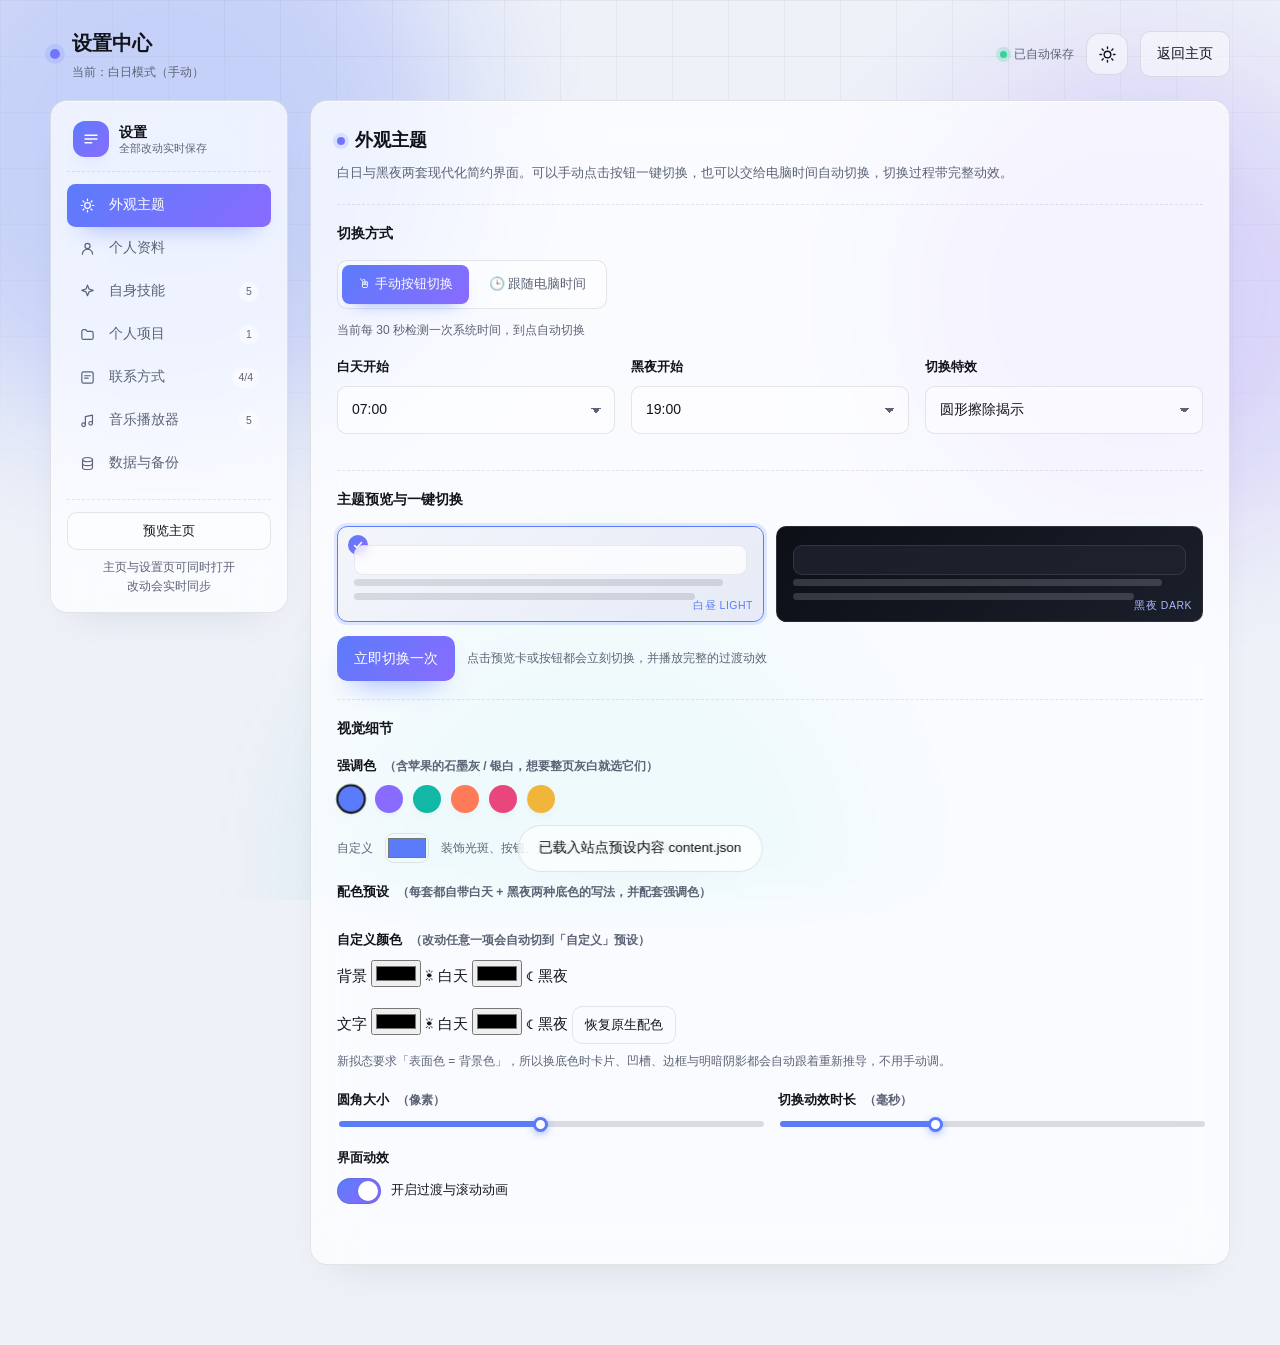
==== commit a2f4bff4: "Add files via upload" ====
--- a/settings.html
+++ b/settings.html
@@ -3,11 +3,11 @@
 <head>
 <meta charset="UTF-8">
 <meta name="viewport" content="width=device-width, initial-scale=1, viewport-fit=cover">
-<meta name="theme-color" content="#eef1f8" id="metaTheme">
+<meta name="theme-color" content="#f5f5f7" id="metaTheme">
 <title>设置 · 个人主页</title>
 <link rel="icon" href="data:image/svg+xml,%3Csvg xmlns='http://www.w3.org/2000/svg' viewBox='0 0 32 32'%3E%3Crect width='32' height='32' rx='9' fill='%235b7cfa'/%3E%3Cpath d='M16 8.5a5.5 5.5 0 1 0 0 11 5.5 5.5 0 0 0 0-11zm0 14.2c-4 0-7.5 2.2-9 5.3h18c-1.5-3.1-5-5.3-9-5.3z' fill='%23fff'/%3E%3C/svg%3E">
-<link rel="stylesheet" href="css/theme.css?v=2">
-<link rel="stylesheet" href="css/settings.css?v=2">
+<link rel="stylesheet" href="css/theme.css?v=12">
+<link rel="stylesheet" href="css/settings.css?v=12">
 </head>
 <body class="page settings-page">
 
@@ -160,22 +160,60 @@
       <div class="s-group">
         <h3 class="s-group__title">视觉细节</h3>
         <div class="field">
-          <label class="field__label">强调色</label>
+          <label class="field__label">强调色
+            <span class="field__hint">（含苹果的石墨灰 / 银白，想要整页灰白就选它们）</span>
+          </label>
           <div class="color-dots" id="accentDots"></div>
-          <div class="inline-row" style="margin-top:10px">
+          <div class="inline-row" style="margin-top:12px">
+            <span class="field__hint" style="margin:0">自定义</span>
             <input class="color-input" type="color" id="accentPicker" data-path="theme.accent" aria-label="自定义强调色">
-            <span class="field__hint">渐变色由强调色自动推导，整站按钮、光斑、进度条会一起变化</span>
+            <span class="field__hint">装饰光斑、按钮、进度条、渐变都会跟着强调色一起变</span>
           </div>
         </div>
 
         <div class="form-grid">
+          <!-- 配色预设：一套预设同时定义白天与黑夜两套主题 -->
+          <div class="field field--full">
+            <label class="field__label">配色预设
+              <span class="field__hint">（每套都自带白天 + 黑夜两种底色的写法，并配套强调色）</span>
+            </label>
+            <div class="preset-grid" id="presetGrid"></div>
+          </div>
+
+          <!-- 自定义：只有选了「自定义」预设才生效 -->
+          <div class="field field--full" id="customColorField">
+            <label class="field__label">自定义颜色
+              <span class="field__hint">（改动任意一项会自动切到「自定义」预设）</span>
+            </label>
+            <div class="color-pair">
+              <span class="color-pair__label">背景</span>
+              <label class="color-chip" title="自定义预设 · 白天背景色">
+                <input type="color" data-path="theme.customColor.light.bg" aria-label="白天背景颜色">
+                <span class="color-chip__name">☀ 白天</span>
+              </label>
+              <label class="color-chip" title="自定义预设 · 黑夜背景色">
+                <input type="color" data-path="theme.customColor.dark.bg" aria-label="黑夜背景颜色">
+                <span class="color-chip__name">☾ 黑夜</span>
+              </label>
+            </div>
+            <div class="color-pair" style="margin-top:10px">
+              <span class="color-pair__label">文字</span>
+              <label class="color-chip" title="自定义预设 · 白天文字色">
+                <input type="color" data-path="theme.customColor.light.text" aria-label="白天文字颜色">
+                <span class="color-chip__name">☀ 白天</span>
+              </label>
+              <label class="color-chip" title="自定义预设 · 黑夜文字色">
+                <input type="color" data-path="theme.customColor.dark.text" aria-label="黑夜文字颜色">
+                <span class="color-chip__name">☾ 黑夜</span>
+              </label>
+              <button class="btn btn--sm btn--ghost color-pair__reset" type="button" id="customColorReset">恢复原生配色</button>
+            </div>
+            <p class="field__hint">新拟态要求「表面色 = 背景色」，所以换底色时卡片、凹槽、边框与明暗阴影都会自动跟着重新推导，不用手动调。</p>
+          </div>
+
           <div class="field">
             <label class="field__label">圆角大小 <span class="field__hint">（像素）</span></label>
             <input class="range" type="range" min="0" max="36" step="1" data-path="theme.radius">
-          </div>
-          <div class="field">
-            <label class="field__label">毛玻璃强度 <span class="field__hint">（模糊半径）</span></label>
-            <input class="range" type="range" min="0" max="40" step="1" data-path="theme.blur">
           </div>
           <div class="field">
             <label class="field__label">切换动效时长 <span class="field__hint">（毫秒）</span></label>
@@ -418,9 +456,9 @@
 
 <div class="toast" id="toast" role="status" aria-live="polite"></div>
 
-<script src="js/store.js?v=2"></script>
-<script src="js/theme.js?v=2"></script>
-<script src="js/settings.js?v=2"></script>
+<script src="js/store.js?v=12"></script>
+<script src="js/theme.js?v=12"></script>
+<script src="js/settings.js?v=12"></script>
 <script>
   /* 时间下拉框：0-23 点，动态生成，避免手写 48 个 option */
   (function () {
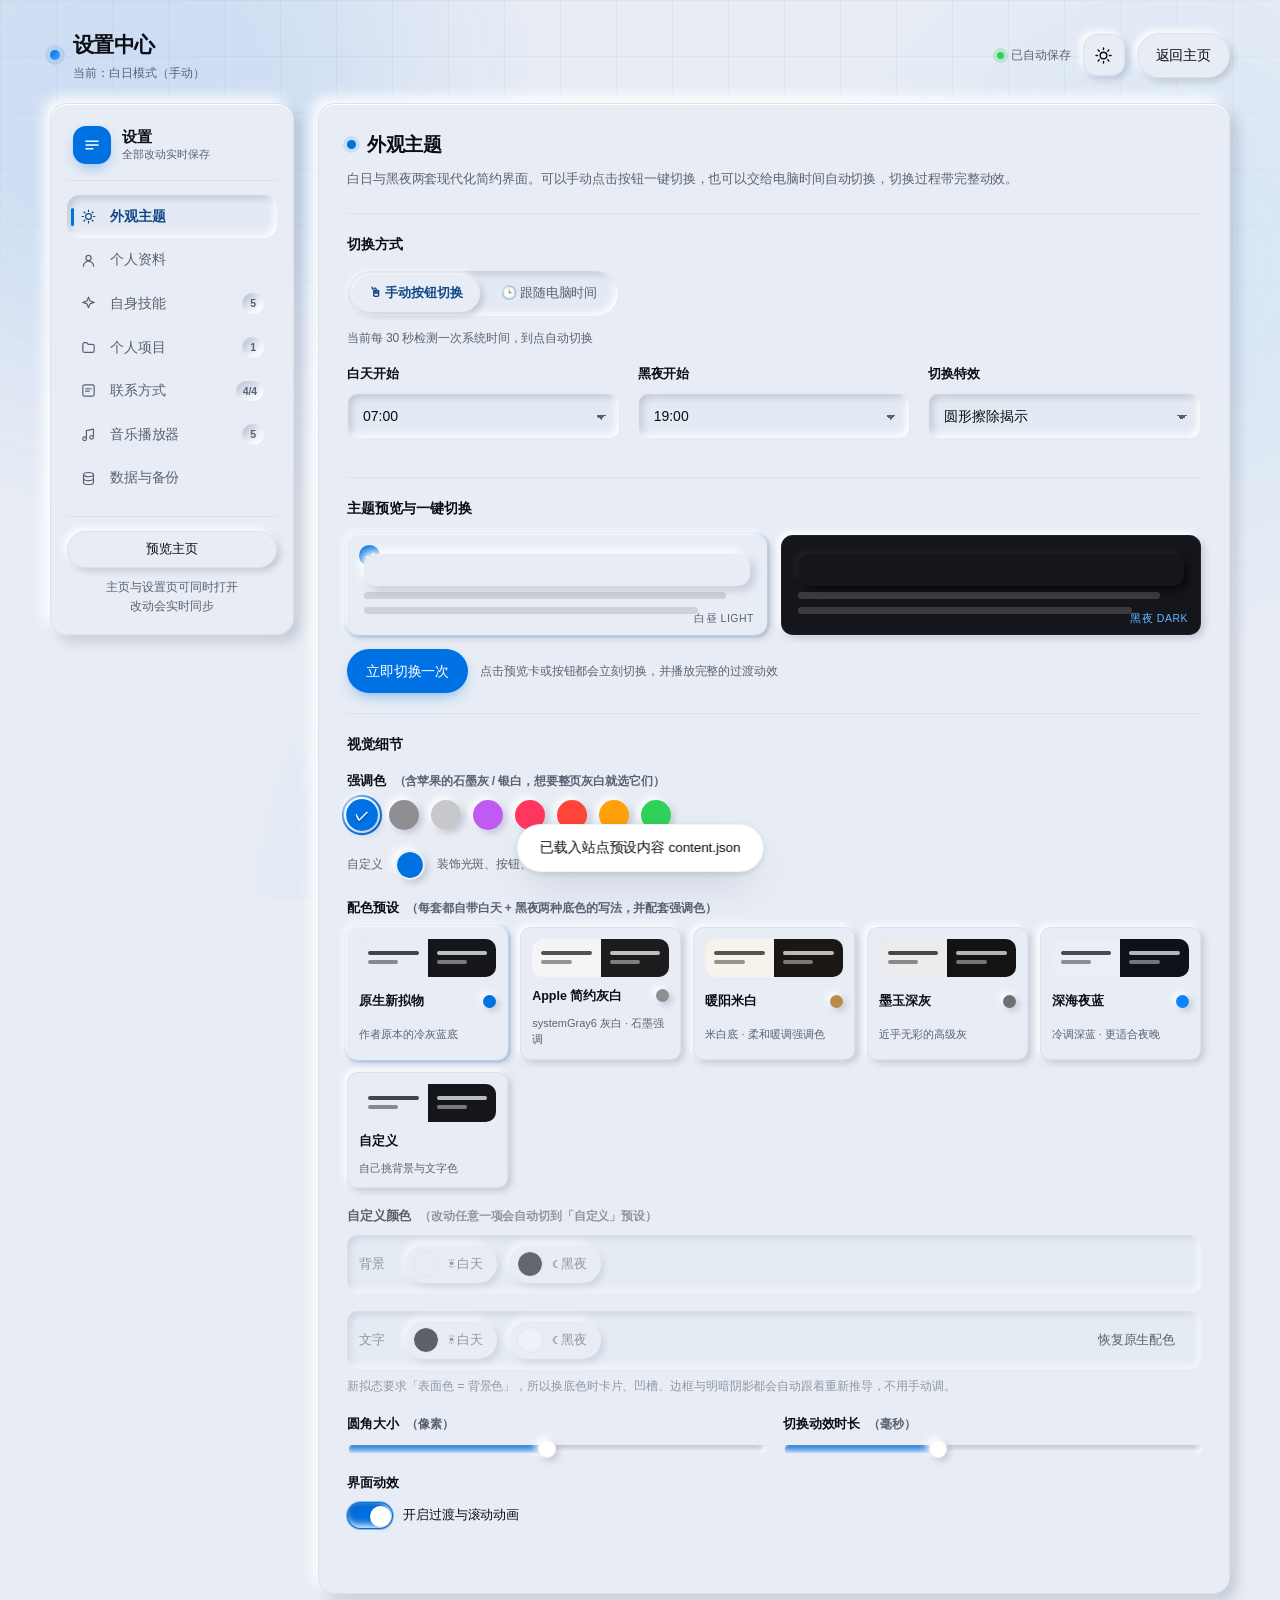
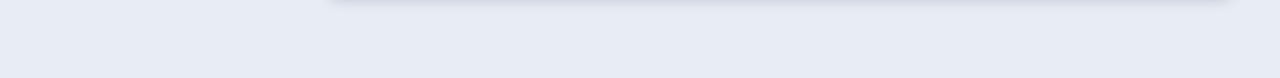
==== commit cc5845e4: "Add files via upload" ====
--- a/settings.html
+++ b/settings.html
@@ -6,8 +6,34 @@
 <meta name="theme-color" content="#f5f5f7" id="metaTheme">
 <title>设置 · 个人主页</title>
 <link rel="icon" href="data:image/svg+xml,%3Csvg xmlns='http://www.w3.org/2000/svg' viewBox='0 0 32 32'%3E%3Crect width='32' height='32' rx='9' fill='%235b7cfa'/%3E%3Cpath d='M16 8.5a5.5 5.5 0 1 0 0 11 5.5 5.5 0 0 0 0-11zm0 14.2c-4 0-7.5 2.2-9 5.3h18c-1.5-3.1-5-5.3-9-5.3z' fill='%23fff'/%3E%3C/svg%3E">
-<link rel="stylesheet" href="css/theme.css?v=12">
-<link rel="stylesheet" href="css/settings.css?v=12">
+<link rel="stylesheet" href="css/theme.css?v=13">
+<link rel="stylesheet" href="css/settings.css?v=13">
+
+<!-- 首屏主题预置：与 index.html 同一段脚本，说明见那边 -->
+<script>
+(function () {
+  var root = document.documentElement;
+  root.classList.add('theme-boot');                 /* 启动期先别做令牌过渡 */
+  try {
+    var d = JSON.parse(localStorage.getItem('dsh.home.v1') || 'null');
+    var t = (d && d.theme) || {};
+    var theme = t.manual === 'dark' ? 'dark' : 'light';
+    if (t.mode === 'auto') {                        /* 跟随电脑时间：这里也先算一遍 */
+      var h = new Date().getHours();
+      var day = isNaN(+t.dayStart) ? 7 : +t.dayStart;
+      var night = isNaN(+t.nightStart) ? 19 : +t.nightStart;
+      theme = (h >= day && h < night) ? 'light' : 'dark';
+    }
+    root.setAttribute('data-theme', theme);
+    var css = localStorage.getItem('dsh.home.themecss.v1');
+    var el = document.createElement('style');
+    el.id = 'dsh-color-overrides';                  /* 与 theme.js 共用同一张表，稍后由它接管 */
+    if (css) el.textContent = css;
+    document.head.appendChild(el);
+  } catch (err) { /* 无痕模式等：忽略，交给 theme.js */ }
+  setTimeout(function () { root.classList.remove('theme-boot'); }, 3000);   /* 兜底 */
+})();
+</script>
 </head>
 <body class="page settings-page">
 
@@ -456,9 +482,9 @@
 
 <div class="toast" id="toast" role="status" aria-live="polite"></div>
 
-<script src="js/store.js?v=12"></script>
-<script src="js/theme.js?v=12"></script>
-<script src="js/settings.js?v=12"></script>
+<script src="js/store.js?v=13"></script>
+<script src="js/theme.js?v=13"></script>
+<script src="js/settings.js?v=13"></script>
 <script>
   /* 时间下拉框：0-23 点，动态生成，避免手写 48 个 option */
   (function () {
--- a/css/theme.css
+++ b/css/theme.css
@@ -1,6 +1,24 @@
 /* ============================================================================
  * theme.css —— 设计令牌 / 白日·黑夜双主题 / 全局动效 / 通用组件
  * ----------------------------------------------------------------------------
+ * ★ 视觉语言：Neumorphism（新拟态）× Apple Design（苹果设计语言）
+ *
+ *   【新拟态：光从左上角来】
+ *     核心规则只有一条：控件表面与页面背景「同色」，立体感完全由一对
+ *     互补的阴影制造 —— 左上角是亮面，右下角是暗面。
+ *         box-shadow:  -6px -6px 14px var(--sh-light),    ← 受光边
+ *                       6px  6px 14px var(--sh-dark);     ← 背光边
+ *     按下/凹槽状态把这对阴影「翻到内侧」（inset），配合 inset 高光，
+ *     就能得到被按下去的真实触感。
+ *     因为明暗面都是由背景色推导出来的，两套主题（白日/黑夜）各自成立。
+ *
+ *   【苹果设计语言的落点】
+ *     · 字体：SF Pro → 苹方 → HarmonyOS，字重分层，字距收紧（-0.01em）
+ *     · 色调：Apple 系统蓝（#0071e3 / 黑夜 #0a84ff），克制而精准
+ *     · 圆角：连续曲率的大圆角（卡片 22px 起），按钮用胶囊形
+ *     · 动效：cubic-bezier(.34,1.56,.64,1) 弹性回弹 + 极短时长
+ *     · 层次：抬升幅度极小（1~4px），靠阴影而非边框分离层级
+ *
  * 【主题切换动效的实现原理】
  *   1. 用 @property 把「颜色令牌」注册成真正的 CSS 自定义属性（语法 <color>）。
  *      未注册的自定义属性只是一段字符串，浏览器无法对它做插值；
@@ -14,50 +32,67 @@
 /* ---------------------------------------------------------------------------
  * 1. 注册可插值的令牌（颜色 + 长度）
  * ------------------------------------------------------------------------- */
-@property --bg          { syntax: "<color>";  inherits: true; initial-value: #eef1f8; }
+@property --bg          { syntax: "<color>";  inherits: true; initial-value: #e8edf5; }
 @property --bg-2        { syntax: "<color>";  inherits: true; initial-value: #ffffff; }
-@property --text        { syntax: "<color>";  inherits: true; initial-value: #12141a; }
-@property --muted       { syntax: "<color>";  inherits: true; initial-value: #5c6376; }
-@property --surface     { syntax: "<color>";  inherits: true; initial-value: rgba(255,255,255,.72); }
-@property --surface-2   { syntax: "<color>";  inherits: true; initial-value: rgba(255,255,255,.48); }
-@property --border      { syntax: "<color>";  inherits: true; initial-value: rgba(18,20,26,.10); }
-@property --accent      { syntax: "<color>";  inherits: true; initial-value: #5b7cfa; }
-@property --accent-2    { syntax: "<color>";  inherits: true; initial-value: #8a6bff; }
-@property --shadow      { syntax: "<color>";  inherits: true; initial-value: rgba(23,29,48,.14); }
+@property --text        { syntax: "<color>";  inherits: true; initial-value: #0b0d12; }
+@property --muted       { syntax: "<color>";  inherits: true; initial-value: #5a6272; }
+@property --surface     { syntax: "<color>";  inherits: true; initial-value: #e8edf5; }
+@property --surface-2   { syntax: "<color>";  inherits: true; initial-value: #e4eaf3; }
+@property --border      { syntax: "<color>";  inherits: true; initial-value: rgba(11,13,18,.05); }
+@property --accent      { syntax: "<color>";  inherits: true; initial-value: #0071e3; }
+@property --accent-2    { syntax: "<color>";  inherits: true; initial-value: #4aa3ff; }
+@property --shadow      { syntax: "<color>";  inherits: true; initial-value: rgba(29,42,74,.20); }
+@property --sh-light    { syntax: "<color>";  inherits: true; initial-value: rgba(255,255,255,.96); }
+@property --sh-dark     { syntax: "<color>";  inherits: true; initial-value: rgba(29,42,74,.20); }
+/* 毛玻璃强度已下线（新拟态皮肤不需要），改为固定值，只留给 toast 之类的浮层使用 */
 @property --blur        { syntax: "<length>"; inherits: true; initial-value: 18px; }
-@property --radius      { syntax: "<length>"; inherits: true; initial-value: 20px; }
+@property --radius      { syntax: "<length>"; inherits: true; initial-value: 22px; }
 
 /* ---------------------------------------------------------------------------
  * 2. 令牌定义：:root = 白日主题（浅色）；[data-theme="dark"] = 黑夜主题
  * ------------------------------------------------------------------------- */
 :root {
-  /* 时间/缓动 */
+  /* 时间/缓动 —— 苹果式：短、快、带一点点回弹 */
   --dur: 620ms;
   --dur-fast: 220ms;
   --ease: cubic-bezier(.22, .68, .28, 1);
   --ease-out: cubic-bezier(.16, 1, .3, 1);
-
-  /* 白日主题配色 */
-  --bg: #eef1f8;
+  --spring: cubic-bezier(.34, 1.56, .64, 1);       /* 弹性回弹：按下去会「弹」回来 */
+
+  /* ---- 新拟态几何：明暗面偏移量与模糊半径 ---- */
+  --sh-x: 6px;      /* 投影向右偏移 */
+  --sh-y: 6px;      /* 投影向下偏移 */
+  --sh-blur: 14px;  /* 投影模糊半径 */
+  --sh-x-sm: 3px;   /* 小控件的偏移 */
+  --sh-y-sm: 3px;
+  --sh-blur-sm: 7px;
+
+  /* ---- 白日主题：极淡的冷灰蓝底，新拟态的经典底色 ---- */
+  --bg: #e8edf5;
   --bg-2: #ffffff;
-  --text: #12141a;
-  --muted: #5c6376;
-  --surface: rgba(255, 255, 255, .72);
-  --surface-2: rgba(255, 255, 255, .48);
-  --border: rgba(18, 20, 26, .10);
-  --shadow: rgba(23, 29, 48, .14);
-  --accent: #5b7cfa;
-  --accent-2: #8a6bff;
-
-  --blob-1: rgba(91, 124, 250, .28);
-  --blob-2: rgba(138, 107, 255, .22);
-  --blob-3: rgba(64, 200, 190, .18);
-  --ink-line: rgba(18, 20, 26, .045);
+  --text: #0b0d12;
+  --muted: #5a6272;
+
+  /* 新拟态要求「表面 = 背景」，所以 surface 不使用半透明白 */
+  --surface: #e8edf5;
+  --surface-2: #e4eaf3;
+  --border: rgba(11, 13, 18, .05);
+  --shadow: rgba(29, 42, 74, .20);
+  --sh-light: rgba(255, 255, 255, .96);   /* 左上受光面：接近纯白 */
+  --sh-dark: rgba(29, 42, 74, .20);       /* 右下背光面：冷灰蓝 */
+
+  --accent: #0071e3;                       /* Apple 系统蓝 */
+  --accent-2: #4aa3ff;
+
+  /* 光斑兜底色（不支持 color-mix 的浏览器用它们；支持时改为跟随强调色，见 2.1） */
+  --blob-1: rgba(0, 113, 227, .16);
+  --blob-2: rgba(90, 200, 250, .14);
+  --blob-3: rgba(120, 150, 200, .12);
+  --ink-line: rgba(11, 13, 18, .035);
 
   color-scheme: light;
 
-  /* ★ 主题动效核心：令牌自身参与过渡，整站颜色随之流动 */
-  transition:
+  /* ★ 主题动效核心：令牌自身参与过渡，整站颜色随之流动 */  transition:
     --bg var(--dur) var(--ease),
     --bg-2 var(--dur) var(--ease),
     --text var(--dur) var(--ease),
@@ -67,58 +102,102 @@
     --border var(--dur) var(--ease),
     --accent var(--dur) var(--ease),
     --accent-2 var(--dur) var(--ease),
-    --shadow var(--dur) var(--ease);
-}
+    --shadow var(--dur) var(--ease),
+    --sh-light var(--dur) var(--ease),
+    --sh-dark var(--dur) var(--ease);
+}
+
+/* 启动期（页面 <head> 里的预置脚本加上，theme.js 在首次装载结束后移除）：
+   只关掉「令牌自身」的过渡 —— 元素自己的淡入/悬停动画不受影响。
+   这样即使首屏配色和最终配色不同，也是瞬间对齐，而不是花 620ms 慢慢变色。 */
+html.theme-boot { transition: none !important; }
 
 [data-theme="dark"] {
-  /* 黑夜主题配色 */
-  --bg: #0a0c12;
-  --bg-2: #12151d;
-  --text: #eef1f8;
-  --muted: #98a1b4;
-  --surface: rgba(24, 28, 38, .66);
-  --surface-2: rgba(30, 35, 47, .5);
-  --border: rgba(255, 255, 255, .10);
-  --shadow: rgba(0, 0, 0, .55);
-  --accent: #6d8bff;
-  --accent-2: #a98cff;
-
-  --blob-1: rgba(80, 110, 240, .30);
-  --blob-2: rgba(150, 100, 255, .24);
-  --blob-3: rgba(40, 180, 200, .18);
-  --ink-line: rgba(255, 255, 255, .05);
+  /* ---- 黑夜主题：深蓝黑底。新拟态在暗色下反差不靠纯黑，而靠「抬灰」 ---- */
+  --bg: #14161c;
+  --bg-2: #1c1f27;
+  --text: #f2f4f8;
+  --muted: #98a1b2;
+
+  --surface: #14161c;
+  --surface-2: #181b22;
+  --border: rgba(255, 255, 255, .05);
+  --shadow: rgba(0, 0, 0, .62);
+  --sh-light: rgba(255, 255, 255, .055);  /* 暗色下亮面必须极弱，否则会「发灰」 */
+  --sh-dark: rgba(0, 0, 0, .62);
+
+  --accent: #0a84ff;                       /* Apple 系统蓝（黑夜版） */
+  --accent-2: #64b5ff;
+
+  --blob-1: rgba(10, 132, 255, .20);
+  --blob-2: rgba(100, 181, 255, .14);
+  --blob-3: rgba(140, 120, 255, .12);
+  --ink-line: rgba(255, 255, 255, .035);
 
   color-scheme: dark;
 }
 
 /* ---------------------------------------------------------------------------
- * 2.1 由强调色派生出来的半透明色
+ * 2.1 由强调色 / 文字色派生出来的半透明色
  * ---------------------------------------------------------------------------
- * ⚠️ 线上兼容性：这些值用 color-mix() 从 --accent 实时推导。
+ * ⚠️ 线上兼容性：这些值用 color-mix() 实时推导。
  *    旧版 Safari(<16.2) / Firefox(<113) 不认识 color-mix，
  *    而「未注册的自定义属性里写了不支持的函数」不会退回上一行声明，
  *    只会让最终 background/border 变成无效值（界面掉色）。
- *    所以这里先给一套固定兜底值，再用 @supports 覆盖成动态推导 —— 
- *    这样任何浏览器打开线上站点都能看到完整的毛玻璃与强调色。
+ *    所以这里先给一套固定兜底值，再用 @supports 覆盖成动态推导 ——
+ *    这样任何浏览器打开线上站点都能看到完整的新拟态与强调色。
  * ------------------------------------------------------------------------- */
 :root {
-  --accent-soft: rgba(91, 124, 250, .16);
-  --accent-line: rgba(91, 124, 250, .45);
-  --ring: rgba(91, 124, 250, .55);
-  --track: rgba(18, 20, 26, .14);
+  --accent-soft: rgba(0, 113, 227, .12);
+  --accent-line: rgba(0, 113, 227, .38);
+  --ring: rgba(0, 113, 227, .55);
+  --track: rgba(11, 13, 18, .10);
+  --tint: rgba(255, 255, 255, .72);        /* 悬浮在强调色上的白色蒙版 */
+  --accent-ink: var(--accent);             /* 兜底：不支持 color-mix 时就用纯强调色，见下方覆盖 */
+
+  /* 新拟态的三套常用阴影，直接以令牌形式复用 */
+  --nm-raised:
+    calc(var(--sh-x) * -1) calc(var(--sh-y) * -1) var(--sh-blur) var(--sh-light),
+    var(--sh-x) var(--sh-y) var(--sh-blur) var(--sh-dark);
+  --nm-raised-sm:
+    calc(var(--sh-x-sm) * -1) calc(var(--sh-y-sm) * -1) var(--sh-blur-sm) var(--sh-light),
+    var(--sh-x-sm) var(--sh-y-sm) var(--sh-blur-sm) var(--sh-dark);
+  --nm-inset:
+    inset calc(var(--sh-x-sm) * -1) calc(var(--sh-y-sm) * -1) var(--sh-blur-sm) var(--sh-light),
+    inset var(--sh-x-sm) var(--sh-y-sm) var(--sh-blur-sm) var(--sh-dark);
 }
 [data-theme="dark"] {
-  --accent-soft: rgba(109, 139, 255, .18);
-  --accent-line: rgba(109, 139, 255, .45);
-  --ring: rgba(109, 139, 255, .55);
-  --track: rgba(255, 255, 255, .14);
+  --accent-soft: rgba(10, 132, 255, .16);
+  --accent-line: rgba(10, 132, 255, .40);
+  --ring: rgba(10, 132, 255, .58);
+  --track: rgba(255, 255, 255, .10);
+  --tint: rgba(255, 255, 255, .16);
 }
 @supports (color: color-mix(in oklab, red, blue)) {
   :root {
-    --accent-soft: color-mix(in oklab, var(--accent) 16%, transparent);
-    --accent-line: color-mix(in oklab, var(--accent) 45%, transparent);
+    --accent-soft: color-mix(in oklab, var(--accent) 12%, transparent);
+    --accent-line: color-mix(in oklab, var(--accent) 38%, transparent);
     --ring: color-mix(in oklab, var(--accent) 55%, transparent);
-    --track: color-mix(in oklab, var(--text) 14%, transparent);
+    --track: color-mix(in oklab, var(--text) 10%, transparent);
+    --tint: color-mix(in oklab, var(--bg-2) 65%, transparent);
+
+    /* ★「强调色文字」专用色：把强调色往正文色里混 40%。
+       低饱和预设（Apple 灰白 / 暖阳米白 / 深海夜蓝）的强调色直接当正文色用时
+       只有 2.6~3.0:1，13px 的字会发虚；混过之后能到 4.5:1 以上，
+       同时仍然明显是强调色。用于：设置页选中项、分段控件选中项、头像首字母。 */
+    --accent-ink: color-mix(in oklab, var(--accent) 60%, var(--text));
+
+    /* ★ 背景装饰光斑跟随强调色（强调色一变，三团光晕立刻同步）。
+       为了「柔和、不突兀」，先把强调色和背景色混一道降低鲜艳度（85% 强调 + 15% 背景），
+       再叠透明度——这样光斑是一层淡淡的气氛色，而不是一块高饱和色斑。 */
+    --blob-1: color-mix(in oklab, color-mix(in oklab, var(--accent) 85%, var(--bg)) 17%, transparent);
+    --blob-2: color-mix(in oklab, color-mix(in oklab, var(--accent-2) 80%, var(--bg)) 15%, transparent);
+    --blob-3: color-mix(in oklab, color-mix(in oklab, var(--accent) 78%, var(--bg)) 11%, transparent);
+  }
+  [data-theme="dark"] {
+    --blob-1: color-mix(in oklab, color-mix(in oklab, var(--accent) 85%, var(--bg)) 22%, transparent);
+    --blob-2: color-mix(in oklab, color-mix(in oklab, var(--accent-2) 80%, var(--bg)) 15%, transparent);
+    --blob-3: color-mix(in oklab, color-mix(in oklab, var(--accent) 78%, var(--bg)) 13%, transparent);
   }
 }
 
@@ -131,15 +210,19 @@
 
 body {
   margin: 0;
-  font-family: "PingFang SC", "HarmonyOS Sans SC", "Microsoft YaHei UI", "Microsoft YaHei",
-               -apple-system, BlinkMacSystemFont, "Segoe UI", Roboto, "Helvetica Neue", sans-serif;
+  font-family: "SF Pro Text", "SF Pro Display", -apple-system, BlinkMacSystemFont,
+               "PingFang SC", "HarmonyOS Sans SC", "Microsoft YaHei UI", "Microsoft YaHei",
+               "Segoe UI", Roboto, "Helvetica Neue", sans-serif;
   font-size: 15px;
-  line-height: 1.7;
+  line-height: 1.6;
+  letter-spacing: -.006em;         /* 苹果式：正文轻微收紧字距 */
   color: var(--text);
   background: var(--bg);
   -webkit-font-smoothing: antialiased;
+  -moz-osx-font-smoothing: grayscale;
   text-rendering: optimizeLegibility;
   overflow-x: hidden;
+  transition: background var(--dur) var(--ease), color var(--dur) var(--ease);
 }
 
 h1, h2, h3, h4, p, figure { margin: 0; }
@@ -157,11 +240,11 @@
 
 :focus-visible {
   outline: 2px solid var(--ring);
-  outline-offset: 2px;
-  border-radius: 8px;
-}
-
-/* 滚动条 */
+  outline-offset: 3px;
+  border-radius: 12px;
+}
+
+/* 滚动条 —— 苹果式：极细、无轨道、悬停才显色 */
 * { scrollbar-width: thin; scrollbar-color: var(--track) transparent; }
 *::-webkit-scrollbar { width: 8px; height: 8px; }
 *::-webkit-scrollbar-thumb {
@@ -172,7 +255,9 @@
 *::-webkit-scrollbar-track { background: transparent; }
 
 /* ---------------------------------------------------------------------------
- * 4. 背景装饰：双主题各有不同的光斑与网格线
+ * 4. 背景装饰
+ *   新拟态最忌讳背景太花，否则阴影的明暗关系会被冲散。
+ *   所以这里把光斑压到极淡（白日几乎只剩一层空气感），网格线也只做「隐约的纸纹」。
  * ------------------------------------------------------------------------- */
 .bg-decor {
   position: fixed;
@@ -185,13 +270,13 @@
   position: absolute;
   display: block;
   border-radius: 50%;
-  filter: blur(70px);
-  opacity: .95;
+  filter: blur(90px);
+  opacity: .85;
   transition: background var(--dur) var(--ease);
 }
-.blob--1 { width: 46vw; height: 46vw; left: -10vw; top: -12vw; background: var(--blob-1); animation: float1 22s var(--ease) infinite alternate; }
-.blob--2 { width: 38vw; height: 38vw; right: -8vw; top: 6vh; background: var(--blob-2); animation: float2 26s var(--ease) infinite alternate; }
-.blob--3 { width: 42vw; height: 42vw; left: 26vw; bottom: -18vw; background: var(--blob-3); animation: float3 30s var(--ease) infinite alternate; }
+.blob--1 { width: 44vw; height: 44vw; left: -12vw; top: -14vw; background: var(--blob-1); animation: float1 26s var(--ease) infinite alternate; }
+.blob--2 { width: 36vw; height: 36vw; right: -10vw; top: 4vh; background: var(--blob-2); animation: float2 30s var(--ease) infinite alternate; }
+.blob--3 { width: 40vw; height: 40vw; left: 28vw; bottom: -20vw; background: var(--blob-3); animation: float3 34s var(--ease) infinite alternate; }
 
 .bg-decor .grid-lines {
   position: absolute;
@@ -213,77 +298,123 @@
  * 5. 通用组件
  * ------------------------------------------------------------------------- */
 
-/* 5.1 毛玻璃卡片 —— 技能 / 项目 / 联系方式等板块的视觉基础 */
+/* 5.1 新拟态基础类
+ *     .nm       —— 凸起（从背景里「长」出来）
+ *     .nm-in    —— 凹陷（被按进背景里）
+ *     .glass    —— 沿用旧类名，语义改为「新拟态面板」
+ *                   跳转设置页与主页共用，避免改动 HTML 结构
+ * ------------------------------------------------------------------------- */
+.nm {
+  background: var(--surface);
+  border: 1px solid var(--border);
+  box-shadow: var(--nm-raised);
+}
+.nm-in {
+  background: var(--surface-2);
+  border: 1px solid transparent;
+  box-shadow: var(--nm-inset);
+}
 .glass {
   position: relative;
   background: var(--surface);
   border: 1px solid var(--border);
   border-radius: var(--radius);
-  backdrop-filter: blur(var(--blur)) saturate(160%);
-  -webkit-backdrop-filter: blur(var(--blur)) saturate(160%);
+  /* 顶部 1px 高光：让面板边缘像被光扫过，是苹果卡片的关键细节 */
   box-shadow:
-    0 18px 40px -24px var(--shadow),
-    inset 0 1px 0 color-mix(in oklab, var(--bg-2) 55%, transparent);
-}
-
+    var(--nm-raised),
+    inset 0 1px 0 var(--sh-light);
+}
+/* 旧类名 .card 仍然可用 */
 .card { padding: 22px; }
 
-/* 5.2 按钮 */
+/* 5.2 按钮 —— 苹果式胶囊 + 新拟态凸起；按下时变凹陷 */
 .btn {
   display: inline-flex;
   align-items: center;
   gap: 8px;
-  padding: 10px 16px;
-  border-radius: calc(var(--radius) * .6);
-  background: var(--surface-2);
+  padding: 10px 18px;
+  border-radius: 999px;
+  background: var(--surface);
   border: 1px solid var(--border);
   color: var(--text);
   font-size: 14px;
   font-weight: 500;
+  letter-spacing: -.01em;
   cursor: pointer;
-  transition: transform var(--dur-fast) var(--ease), background var(--dur-fast) var(--ease),
-              border-color var(--dur-fast) var(--ease), box-shadow var(--dur-fast) var(--ease);
-}
-.btn:hover { transform: translateY(-2px); border-color: var(--accent-line); box-shadow: 0 12px 24px -16px var(--shadow); }
-.btn:active { transform: translateY(0) scale(.98); }
+  box-shadow: var(--nm-raised-sm);
+  transition:
+    transform var(--dur-fast) var(--spring),
+    box-shadow var(--dur-fast) var(--ease),
+    background var(--dur-fast) var(--ease),
+    border-color var(--dur-fast) var(--ease),
+    color var(--dur-fast) var(--ease);
+}
+.btn:hover { color: var(--accent); border-color: var(--accent-line); transform: translateY(-1px); }
+.btn:active {
+  transform: translateY(0) scale(.98);
+  /* ★ 新拟态精髓：按下时阴影翻到内侧，控件「陷进」背景 */
+  box-shadow: var(--nm-inset);
+}
 .btn svg { width: 16px; height: 16px; }
 
+/* 主按钮：苹果的实心强调色胶囊（唯一「跳出来」的元素） */
 .btn--primary {
-  background: linear-gradient(135deg, var(--accent), var(--accent-2));
+  background: var(--accent);
   border-color: transparent;
   color: #fff;
-  box-shadow: 0 14px 28px -16px var(--accent);
-}
-.btn--primary:hover { box-shadow: 0 18px 34px -14px var(--accent); }
-
-.btn--ghost { background: transparent; }
-.btn--danger { color: #ff6b6b; border-color: color-mix(in oklab, #ff6b6b 35%, transparent); }
-.btn--danger:hover { background: color-mix(in oklab, #ff6b6b 12%, transparent); border-color: #ff6b6b; }
-.btn--sm { padding: 7px 12px; font-size: 13px; }
-
-/* 5.3 图标按钮（设置入口 / 主题切换） */
+  box-shadow: 0 6px 16px -6px color-mix(in oklab, var(--accent) 60%, transparent);
+}
+.btn--primary:hover {
+  color: #fff;
+  background: color-mix(in oklab, var(--accent) 88%, #000);
+  box-shadow: 0 10px 22px -8px color-mix(in oklab, var(--accent) 70%, transparent);
+}
+.btn--primary:active { box-shadow: var(--nm-inset); }
+
+.btn--ghost { background: transparent; box-shadow: none; border-color: transparent; }
+.btn--ghost:hover { background: var(--surface-2); box-shadow: var(--nm-inset); }
+.btn--danger { color: #ff453a; }
+.btn--danger:hover {
+  color: #ff453a;
+  border-color: color-mix(in oklab, #ff453a 40%, transparent);
+  background: color-mix(in oklab, #ff453a 8%, var(--surface));
+  box-shadow: var(--nm-raised-sm);
+}
+.btn--sm { padding: 7px 13px; font-size: 13px; }
+
+/* 5.3 图标按钮 —— 圆形新拟态「旋钮」，苹果式的大圆角方形 */
 .icon-btn {
   display: inline-grid;
   place-items: center;
   width: 42px;
   height: 42px;
   border-radius: 14px;
-  background: var(--surface-2);
+  background: var(--surface);
   border: 1px solid var(--border);
   color: var(--text);
   cursor: pointer;
-  backdrop-filter: blur(calc(var(--blur) * .6));
-  -webkit-backdrop-filter: blur(calc(var(--blur) * .6));
-  transition: transform var(--dur-fast) var(--ease), background var(--dur-fast) var(--ease),
-              border-color var(--dur-fast) var(--ease), color var(--dur-fast) var(--ease);
-}
-.icon-btn:hover { transform: translateY(-2px); border-color: var(--accent-line); color: var(--accent); }
-.icon-btn:active { transform: scale(.94); }
+  box-shadow: var(--nm-raised-sm);
+  transition:
+    transform var(--dur-fast) var(--spring),
+    box-shadow var(--dur-fast) var(--ease),
+    background var(--dur-fast) var(--ease),
+    border-color var(--dur-fast) var(--ease),
+    color var(--dur-fast) var(--ease);
+}
+.icon-btn:hover { color: var(--accent); border-color: var(--accent-line); transform: translateY(-1px); }
+.icon-btn:active { transform: scale(.97); box-shadow: var(--nm-inset); }
 .icon-btn svg { width: 19px; height: 19px; }
 .icon-btn--sm { width: 34px; height: 34px; border-radius: 11px; }
 .icon-btn--sm svg { width: 16px; height: 16px; }
 
-/* 设置齿轮：悬停缓慢旋转 */
+/* 处于「非默认状态」的小按钮（例如循环模式选了单曲/随机）点亮成强调色 */
+.icon-btn.is-on {
+  color: var(--accent-ink);
+  border-color: var(--accent-line);
+  background: var(--accent-soft);
+}
+
+/* 设置齿轮：悬停缓慢旋转（苹果式克制的 60°，不是转圈） */
 .icon-btn--gear:hover svg { transform: rotate(60deg); }
 .icon-btn--gear svg { transition: transform 520ms var(--ease-out); }
 
@@ -306,33 +437,40 @@
   bottom: 3px;
   font-size: 9px;
   letter-spacing: .5px;
-  color: var(--accent);
+  /* 这枚 AUTO 小标只有 9px，如果直接用 var(--accent)，
+     碰上低饱和预设（Apple 灰白 / 暖阳米白）就只有 2.7:1，基本看不清。
+     改用次级文字色，任何强调色下都稳稳可读。 */
+  color: var(--muted);
   opacity: 0;
   transform: translateY(4px);
   transition: opacity var(--dur-fast) var(--ease), transform var(--dur-fast) var(--ease);
 }
 body[data-theme-mode="auto"] .theme-toggle .auto-badge { opacity: 1; transform: translateY(0); }
 
-/* 5.5 表单控件 */
+/* 5.5 表单控件 —— 输入框一律「凹陷」，这是新拟态表单的标准做法 */
 .field { display: grid; gap: 8px; margin-bottom: 18px; }
-.field__label { font-size: 13px; font-weight: 600; color: var(--text); display: flex; align-items: center; gap: 8px; }
+.field__label { font-size: 13px; font-weight: 600; color: var(--text); display: flex; align-items: center; gap: 8px; letter-spacing: -.01em; }
 .field__hint { font-size: 12px; color: var(--muted); line-height: 1.6; }
 
 .input, .textarea, .select {
   width: 100%;
-  padding: 11px 14px;
-  border-radius: calc(var(--radius) * .55);
+  padding: 11px 15px;
+  border-radius: calc(var(--radius) * .6);
   background: var(--surface-2);
-  border: 1px solid var(--border);
+  border: 1px solid transparent;
   color: var(--text);
   font-size: 14px;
-  transition: border-color var(--dur-fast) var(--ease), box-shadow var(--dur-fast) var(--ease), background var(--dur-fast) var(--ease);
+  box-shadow: var(--nm-inset);
+  transition: box-shadow var(--dur-fast) var(--ease), background var(--dur-fast) var(--ease), color var(--dur-fast) var(--ease);
 }
 .input::placeholder, .textarea::placeholder { color: var(--muted); opacity: .75; }
+/* 聚焦：凹陷里亮起一圈强调色光环 */
 .input:focus, .textarea:focus, .select:focus {
   outline: none;
-  border-color: var(--accent);
-  box-shadow: 0 0 0 4px var(--accent-soft);
+  background: var(--surface-2);
+  box-shadow:
+    var(--nm-inset),
+    0 0 0 4px var(--accent-soft);
 }
 .textarea { min-height: 110px; resize: vertical; line-height: 1.75; }
 .select { appearance: none; cursor: pointer;
@@ -344,115 +482,231 @@
 }
 .select option { background: var(--bg-2); color: var(--text); }
 
-/* 自定义滑杆：用 --p 控制已填充比例 */
+/* 自定义滑杆：凹陷轨道 + 凸起旋钮，用 --p 控制已填充比例 */
 .range {
   -webkit-appearance: none;
   appearance: none;
   width: 100%;
-  height: 6px;
+  height: 8px;
   border-radius: 999px;
   background: linear-gradient(90deg, var(--accent) 0 var(--p, 0%), var(--track) var(--p, 0%) 100%);
+  box-shadow: var(--nm-inset);
   cursor: pointer;
   transition: background var(--dur-fast) linear;
 }
 .range::-webkit-slider-thumb {
   -webkit-appearance: none;
-  width: 15px; height: 15px;
+  width: 18px; height: 18px;
   border-radius: 50%;
   background: var(--bg-2);
-  border: 3px solid var(--accent);
-  box-shadow: 0 2px 10px -2px var(--accent);
-  transition: transform var(--dur-fast) var(--ease);
-}
-.range::-webkit-slider-thumb:hover { transform: scale(1.18); }
+  border: 1px solid var(--border);
+  /* 旋钮是凸起的：右下投影 + 左上高光 */
+  box-shadow: var(--nm-raised-sm);
+  transition: transform var(--dur-fast) var(--spring), box-shadow var(--dur-fast) var(--ease);
+}
+.range::-webkit-slider-thumb:hover { transform: scale(1.14); }
+.range::-webkit-slider-thumb:active { transform: scale(.96); box-shadow: var(--nm-inset); }
 .range::-moz-range-thumb {
-  width: 13px; height: 13px; border-radius: 50%;
-  background: var(--bg-2); border: 3px solid var(--accent); cursor: pointer;
-}
-
-/* 开关 */
+  width: 16px; height: 16px; border-radius: 50%;
+  background: var(--bg-2);
+  border: 1px solid var(--border);
+  box-shadow: var(--nm-raised-sm);
+  cursor: pointer;
+}
+
+/* 开关 —— 苹果 iOS 风格：凹陷轨道 + 凸起圆钮 */
 .switch { display: inline-flex; align-items: center; gap: 10px; cursor: pointer; user-select: none; }
 .switch input { position: absolute; opacity: 0; pointer-events: none; }
 .switch__track {
-  width: 44px; height: 26px; border-radius: 999px;
-  background: var(--track);
-  border: 1px solid var(--border);
+  width: 46px; height: 27px; border-radius: 999px;
+  background: var(--surface-2);
+  border: 1px solid transparent;
+  box-shadow: var(--nm-inset);
   position: relative;
-  transition: background var(--dur-fast) var(--ease);
+  transition: background var(--dur-fast) var(--ease), box-shadow var(--dur-fast) var(--ease);
 }
 .switch__track::after {
   content: "";
-  position: absolute; top: 2px; left: 2px;
-  width: 20px; height: 20px; border-radius: 50%;
+  position: absolute; top: 3px; left: 3px;
+  width: 21px; height: 21px; border-radius: 50%;
   background: var(--bg-2);
-  box-shadow: 0 2px 8px -2px var(--shadow);
-  transition: transform 320ms var(--ease-out), background var(--dur-fast) var(--ease);
-}
-.switch input:checked + .switch__track { background: linear-gradient(135deg, var(--accent), var(--accent-2)); }
-.switch input:checked + .switch__track::after { transform: translateX(18px); }
+  box-shadow: 0 2px 6px -1px var(--sh-dark);
+  transition: transform 320ms var(--spring), background var(--dur-fast) var(--ease);
+}
+.switch input:checked + .switch__track {
+  background: var(--accent);
+  box-shadow:
+    var(--nm-inset),
+    0 0 0 1px color-mix(in oklab, var(--accent) 40%, transparent);
+}
+.switch input:checked + .switch__track::after { transform: translateX(19px); }
+.switch input:focus-visible + .switch__track { outline: 2px solid var(--ring); outline-offset: 3px; }
 .switch__text { font-size: 13px; }
 
-/* 分段控件 */
+/* 分段控件 —— 苹果 UISegmentedControl：整体凹陷，选中项凸起 */
 .seg {
   display: inline-flex;
   gap: 4px;
   padding: 4px;
+  border-radius: 999px;
+  background: var(--surface-2);
+  border: 1px solid transparent;
+  box-shadow: var(--nm-inset);
+}
+.seg__item {
+  padding: 8px 17px;
+  border-radius: 999px;
+  font-size: 13px;
+  font-weight: 500;
+  letter-spacing: -.01em;
+  color: var(--muted);
+  transition: color var(--dur-fast) var(--ease), background var(--dur-fast) var(--ease),
+              box-shadow var(--dur-fast) var(--ease), transform var(--dur-fast) var(--spring);
+}
+.seg__item:hover { color: var(--text); }
+.seg__item.is-active {
+  color: var(--accent-ink);            /* 用「读得清的强调色」，低饱和预设下也不会发虚 */
+  background: var(--surface);
+  box-shadow: var(--nm-raised-sm);
+  font-weight: 600;
+}
+
+/* 色点 —— 凸起的小圆片；选中时套一圈强调色光环 + 打勾，
+   即使是银白/石墨这类很浅的强调色也能一眼看出选的是哪一个 */
+.color-dots { display: flex; gap: 12px; flex-wrap: wrap; align-items: center; }
+.color-dot {
+  position: relative;
+  display: grid; place-items: center;
+  width: 30px; height: 30px; border-radius: 50%;
+  border: 2px solid transparent;
+  box-shadow: var(--nm-raised-sm);
+  cursor: pointer;
+  transition: transform var(--dur-fast) var(--spring), box-shadow var(--dur-fast) var(--ease);
+}
+.color-dot:hover { transform: scale(1.12); }
+.color-dot.is-active {
+  transform: scale(1.06);
+  /* 双层光环：先用背景色隔开一圈，再套强调色，任何底色下都清晰 */
+  box-shadow: var(--nm-raised-sm), 0 0 0 2px var(--bg), 0 0 0 4px var(--accent);
+}
+.color-dot.is-active::after {
+  content: "✓";
+  font-size: 13px;
+  font-weight: 700;
+  line-height: 1;
+  color: #fff;
+  text-shadow: 0 1px 2px rgba(0, 0, 0, .45);   /* 浅色强调色上打勾也看得见 */
+}
+
+/* 自定义强调色的取色器：做成和色点同款「圆形实心色片」，
+   不要再出现浏览器默认那种带黑边的矩形色框 */
+input[type="color"].color-input {
+  width: 30px; height: 30px;
+  padding: 0;
+  border: 2px solid transparent;
+  border-radius: 50%;
+  background: var(--surface);
+  box-shadow: var(--nm-raised-sm);
+  cursor: pointer;
+  -webkit-appearance: none;
+  appearance: none;
+  overflow: hidden;
+  transition: transform var(--dur-fast) var(--spring), box-shadow var(--dur-fast) var(--ease);
+}
+input[type="color"].color-input:hover { transform: scale(1.12); }
+input[type="color"].color-input::-webkit-color-swatch-wrapper { padding: 0; }
+input[type="color"].color-input::-webkit-color-swatch { border: 0; border-radius: 50%; }
+input[type="color"].color-input::-moz-color-swatch { border: 0; border-radius: 50%; }
+
+/* 字体颜色 / 背景颜色 —— 成对的取色芯片（白天 + 黑夜各一枚）
+   整块是一个凹陷的「色槽」，每枚芯片凸起，点一下即可唤起系统取色器 */
+.color-pair {
+  display: flex; flex-wrap: wrap; align-items: center; gap: 12px;
+  padding: 10px 12px;
   border-radius: calc(var(--radius) * .6);
   background: var(--surface-2);
+  box-shadow: var(--nm-inset);
+}
+.color-pair__label {
+  min-width: 34px;
+  font-size: 12.5px;
+  color: var(--muted);
+}
+.color-chip {
+  display: inline-flex; align-items: center; gap: 9px;
+  padding: 6px 14px 6px 8px;
+  border-radius: 999px;
+  background: var(--surface);
+  box-shadow: var(--nm-raised-sm);
+  font-size: 12.5px;
+  color: var(--muted);
+  cursor: pointer;
+  transition: transform var(--dur-fast) var(--spring), color var(--dur-fast) var(--ease), box-shadow var(--dur-fast) var(--ease);
+}
+.color-chip:hover { transform: translateY(-1px); color: var(--text); }
+.color-chip:active { box-shadow: var(--nm-inset); transform: translateY(0) scale(.98); }
+.color-chip input[type="color"] {
+  width: 26px; height: 26px; padding: 0;
   border: 1px solid var(--border);
-}
-.seg__item {
-  padding: 8px 16px;
-  border-radius: calc(var(--radius) * .45);
-  font-size: 13px;
-  font-weight: 500;
-  color: var(--muted);
-  transition: color var(--dur-fast) var(--ease), background var(--dur-fast) var(--ease), transform var(--dur-fast) var(--ease);
-}
-.seg__item:hover { color: var(--text); }
-.seg__item.is-active {
-  color: #fff;
-  background: linear-gradient(135deg, var(--accent), var(--accent-2));
-  box-shadow: 0 8px 18px -12px var(--accent);
-}
-
-/* 色点 */
-.color-dots { display: flex; gap: 10px; flex-wrap: wrap; align-items: center; }
-.color-dot {
-  width: 28px; height: 28px; border-radius: 50%;
-  border: 2px solid transparent;
-  box-shadow: 0 4px 12px -6px var(--shadow);
+  border-radius: 50%;                       /* 圆形取色芯片，和色点视觉统一 */
+  background: none;
   cursor: pointer;
-  transition: transform var(--dur-fast) var(--ease), border-color var(--dur-fast) var(--ease);
-}
-.color-dot:hover { transform: scale(1.12); }
-.color-dot.is-active { border-color: var(--text); transform: scale(1.06); }
-input[type="color"].color-input {
-  width: 44px; height: 30px; padding: 0; border: 1px solid var(--border);
-  border-radius: 9px; background: none; cursor: pointer;
-}
-
-/* 提示条 */
+  overflow: hidden;
+}
+.color-chip input[type="color"]::-webkit-color-swatch-wrapper { padding: 0; }
+.color-chip input[type="color"]::-webkit-color-swatch { border: 0; border-radius: 50%; }
+.color-chip input[type="color"]::-moz-color-swatch { border: 0; border-radius: 50%; }
+.color-chip__name { white-space: nowrap; }
+.color-pair__reset { margin-left: auto; }
+
+/* 提示条 —— 苹果式：悬浮胶囊，无边框，阴影明确 */
 .toast {
   position: fixed;
   left: 50%;
   bottom: 28px;
   z-index: 9999;
   transform: translate(-50%, 24px);
-  padding: 11px 20px;
+  padding: 12px 22px;
   font-size: 13.5px;
+  font-weight: 500;
   color: var(--text);
   border-radius: 999px;
-  background: var(--surface);
+  background: var(--bg-2);
   border: 1px solid var(--border);
-  backdrop-filter: blur(calc(var(--blur) * 1.2)) saturate(160%);
-  -webkit-backdrop-filter: blur(calc(var(--blur) * 1.2)) saturate(160%);
-  box-shadow: 0 20px 40px -22px var(--shadow);
+  backdrop-filter: blur(calc(var(--blur) * 1.4)) saturate(180%);
+  -webkit-backdrop-filter: blur(calc(var(--blur) * 1.4)) saturate(180%);
+  box-shadow: 0 18px 40px -12px var(--sh-dark), 0 2px 8px -2px var(--sh-dark);
   opacity: 0;
   pointer-events: none;
-  transition: opacity 300ms var(--ease), transform 380ms var(--ease-out);
+  transition: opacity 300ms var(--ease), transform 380ms var(--spring);
 }
 .toast.is-on { opacity: 1; transform: translate(-50%, 0); }
+
+/* 5.6 按压涟漪（由 js/main.js 的 bindPressRipple 动态创建）
+ *   新拟态的「按下去」只发生在控件边缘（外阴影翻成内阴影），落点本身没有反馈。
+ *   这里从指针位置补一圈水波，把「表面被压下去、受力点向外扩散」的语义补完整。
+ *   --pw-x / --pw-y / --pw-r 由 JS 写入，分别代表落点与扩散半径。
+ */
+.press-wave {
+  position: absolute;
+  left: var(--pw-x, 50%);
+  top: var(--pw-y, 50%);
+  width: 0; height: 0;
+  border-radius: 50%;
+  pointer-events: none;
+  background: radial-gradient(circle, var(--accent-soft) 0%, color-mix(in oklab, var(--accent) 14%, transparent) 55%, transparent 72%);
+  animation: press-out 560ms var(--ease-out) forwards;
+}
+@keyframes press-out {
+  0%   { width: 0; height: 0; margin: 0; opacity: .9; }
+  100% { width: calc(var(--pw-r, 40px) * 2); height: calc(var(--pw-r, 40px) * 2);
+         margin: calc(var(--pw-r, 40px) * -1) 0 0 calc(var(--pw-r, 40px) * -1);
+         opacity: 0; }
+}
+
+/* 承载涟漪的控件需要能裁切溢出，否则水波会糊到卡片外面去 */
+.btn, .icon-btn, .ctrl, .seg__item, .s-nav__item, .chip,
+.add-btn, .playlist__item, .theme-mini { position: relative; overflow: hidden; }
 
 /* ---------------------------------------------------------------------------
  * 6. 主题切换特效层（由 js/theme.js 动态创建与驱动）
--- a/css/settings.css
+++ b/css/settings.css
@@ -1,6 +1,11 @@
 /* ============================================================================
  * settings.css —— 设置页样式
  * ----------------------------------------------------------------------------
+ * ★ 与主页共用同一套视觉语言：Neumorphism（新拟态）× Apple Design
+ *     · 凸起：导航 / 面板 / 卡片 / 已选中的分段控件
+ *     · 凹陷：导航选中项 / 编辑卡片内部 / 下拉框 / 说明块
+ *   所有立体感来自 theme.css 里的 --nm-raised / --nm-inset。
+ *
  * 布局同样是 CSS Grid，并使用了「网格合并」技巧：
  *   ① 外层两列命名区域合并：grid-template-areas: "nav panel"
  *   ② 面板内部表单单行双列：grid-template-columns: repeat(2, minmax(0,1fr))
@@ -8,7 +13,7 @@
  *   ③ 曲目卡片用 grid-template-areas 把标题栏 / 字段区 / 底部操作合并成三行两块
  * ========================================================================== */
 
-.settings-page { padding: 26px 0 80px; }
+.settings-page { padding: 28px 0 84px; }
 
 .settings-shell {
   position: relative;
@@ -18,9 +23,9 @@
 
   display: grid;
   /* ① 左侧导航栏 + 右侧设置面板，两块命名区域互不重叠 */
-  grid-template-columns: 238px minmax(0, 1fr);
+  grid-template-columns: 244px minmax(0, 1fr);
   grid-template-areas: "nav panel";
-  gap: 22px;
+  gap: 24px;
   align-items: start;
 }
 
@@ -30,93 +35,116 @@
 .s-nav {
   grid-area: nav;
   position: sticky;
-  top: 26px;
-  padding: 16px;
+  top: 28px;
+  padding: 18px 16px;
   display: grid;
   gap: 6px;
 }
 
 .s-nav__brand {
   display: grid;
-  grid-template-columns: 36px minmax(0, 1fr);   /* ② 头像 + 标题两列 */
+  grid-template-columns: 38px minmax(0, 1fr);   /* ② 头像 + 标题两列 */
   grid-template-areas: "logo name";
-  gap: 10px;
+  gap: 11px;
   align-items: center;
-  padding: 4px 6px 14px;
-  margin-bottom: 6px;
-  border-bottom: 1px dashed var(--border);
-}
+  padding: 4px 6px 16px;
+  margin-bottom: 8px;
+  border-bottom: 1px solid var(--border);
+}
+/* 品牌图标：实心强调色方块（苹果 App Icon 的观感） */
 .s-nav__logo {
   grid-area: logo;
   display: grid; place-items: center;
-  width: 36px; height: 36px;
-  border-radius: 12px;
+  width: 38px; height: 38px;
+  border-radius: 13px;
   color: #fff;
-  background: linear-gradient(135deg, var(--accent), var(--accent-2));
-  box-shadow: 0 10px 20px -14px var(--accent);
+  background: var(--accent);
+  box-shadow: 0 6px 16px -6px color-mix(in oklab, var(--accent) 62%, transparent);
 }
 .s-nav__logo svg { width: 18px; height: 18px; }
-.s-nav__name { grid-area: name; font-size: 14px; font-weight: 650; line-height: 1.3; }
-.s-nav__name small { display: block; font-size: 11px; font-weight: 400; color: var(--muted); }
-
+.s-nav__name { grid-area: name; font-size: 14.5px; font-weight: 650; letter-spacing: -.02em; line-height: 1.3; }
+.s-nav__name small { display: block; font-size: 11px; font-weight: 400; color: var(--muted); letter-spacing: 0; }
+
+/* 导航项：默认扁平，悬停轻微凸起，选中时「凹进面板」并染上强调色 */
 .s-nav__item {
   position: relative;
   display: grid;
   grid-template-columns: 20px minmax(0, 1fr) auto;  /* ② 图标 / 文字 / 徽标 三列 */
   gap: 10px;
   align-items: center;
-  padding: 10px 12px;
-  border-radius: calc(var(--radius) * .5);
+  padding: 11px 13px;
+  border-radius: 13px;
   font-size: 13.5px;
+  font-weight: 500;
+  letter-spacing: -.01em;
   color: var(--muted);
   cursor: pointer;
-  transition: color var(--dur-fast) var(--ease), background var(--dur-fast) var(--ease), transform var(--dur-fast) var(--ease);
+  transition:
+    color var(--dur-fast) var(--ease),
+    background var(--dur-fast) var(--ease),
+    box-shadow var(--dur-fast) var(--ease),
+    transform var(--dur-fast) var(--spring);
 }
 .s-nav__item svg { width: 17px; height: 17px; }
-.s-nav__item:hover { color: var(--text); background: var(--surface-2); transform: translateX(2px); }
+.s-nav__item:hover { color: var(--text); background: var(--surface); box-shadow: var(--nm-raised-sm); transform: translateX(2px); }
+.s-nav__item:active { box-shadow: var(--nm-inset); transform: translateX(0); }
 .s-nav__item.is-active {
-  color: #fff;
-  background: linear-gradient(135deg, var(--accent), var(--accent-2));
-  box-shadow: 0 12px 24px -16px var(--accent);
+  color: var(--accent-ink);            /* 用「读得清的强调色」，低饱和预设下也不会发虚 */
+  background: var(--surface-2);
+  box-shadow: var(--nm-inset);
+  font-weight: 600;
+}
+/* 选中项左侧的强调色指示条 */
+.s-nav__item.is-active::before {
+  content: "";
+  position: absolute;
+  left: 4px; top: 50%;
+  width: 3px; height: 18px;
+  margin-top: -9px;
+  border-radius: 999px;
+  background: var(--accent);
 }
 .s-nav__badge {
-  min-width: 20px;
-  padding: 1px 6px;
+  min-width: 22px;
+  padding: 2px 7px;
   font-size: 10.5px;
+  font-weight: 600;
   text-align: center;
   border-radius: 999px;
   background: var(--surface-2);
+  box-shadow: var(--nm-inset);
   color: var(--muted);
 }
-.s-nav__item.is-active .s-nav__badge { background: rgba(255, 255, 255, .22); color: #fff; }
-
-.s-nav__foot { margin-top: 8px; padding-top: 12px; border-top: 1px dashed var(--border); display: grid; gap: 8px; }
+.s-nav__item.is-active .s-nav__badge { background: var(--accent-soft); box-shadow: none; color: var(--accent-ink); }
+
+.s-nav__foot { margin-top: 10px; padding-top: 14px; border-top: 1px solid var(--border); display: grid; gap: 10px; }
 
 /* ---------------------------------------------------------------------------
  * 2. 右侧面板
  * ------------------------------------------------------------------------- */
-.s-panel { grid-area: panel; display: grid; gap: 18px; min-width: 0; }
-.s-pane { display: none; padding: 24px 26px; animation: fade-up 420ms var(--ease-out) both; }
+.s-panel { grid-area: panel; display: grid; gap: 20px; min-width: 0; }
+.s-pane { display: none; padding: 26px 28px; animation: fade-up 420ms var(--ease-out) both; }
 .s-pane.is-active { display: block; }
 
-.s-pane__head { margin-bottom: 20px; }
-.s-pane__title { font-size: 18px; font-weight: 700; display: flex; align-items: center; gap: 10px; }
-.s-pane__title .dot { width: 8px; height: 8px; border-radius: 50%; background: linear-gradient(135deg, var(--accent), var(--accent-2)); box-shadow: 0 0 0 4px var(--accent-soft); }
-.s-pane__desc { margin-top: 6px; font-size: 12.5px; color: var(--muted); line-height: 1.8; }
-
+.s-pane__head { margin-bottom: 22px; }
+.s-pane__title { font-size: 19px; font-weight: 650; letter-spacing: -.02em; display: flex; align-items: center; gap: 11px; }
+.s-pane__title .dot { width: 9px; height: 9px; border-radius: 50%; background: var(--accent); box-shadow: 0 0 0 4px var(--accent-soft); }
+.s-pane__desc { margin-top: 8px; font-size: 12.5px; color: var(--muted); line-height: 1.8; }
+
+/* 分组之间用一条「凹槽线」分隔，而不是刺眼的虚线 */
 .s-group {
-  padding: 18px 0;
-  border-top: 1px dashed var(--border);
+  padding: 20px 0;
+  border-top: 1px solid var(--border);
 }
 .s-group:first-of-type { border-top: 0; padding-top: 0; }
-.s-group__title { font-size: 13.5px; font-weight: 650; margin-bottom: 14px; display: flex; align-items: center; gap: 8px; }
+.s-group__title { font-size: 13.5px; font-weight: 650; letter-spacing: -.01em; margin-bottom: 15px; display: flex; align-items: center; gap: 8px; }
 .s-group__title svg { width: 15px; height: 15px; color: var(--accent); }
 
 /* ② 表单单行双列布局：需要占满整行的字段加 .field--full（grid-column: 1 / -1） */
 .form-grid {
   display: grid;
   grid-template-columns: repeat(2, minmax(0, 1fr));
-  gap: 0 16px;
+  gap: 0 18px;
 }
 .form-grid--3 { grid-template-columns: repeat(3, minmax(0, 1fr)); }
 .field--full { grid-column: 1 / -1; }     /* ⑤ 整行合并：从第一条列线到最后一条 */
@@ -136,8 +164,8 @@
 }
 .s-saved { font-size: 12px; color: var(--muted); display: inline-flex; align-items: center; gap: 7px; }
 .s-saved i {
-  width: 7px; height: 7px; border-radius: 50%; background: #34d399;
-  box-shadow: 0 0 0 4px color-mix(in oklab, #34d399 22%, transparent);
+  width: 7px; height: 7px; border-radius: 50%; background: #30d158;
+  box-shadow: 0 0 0 4px color-mix(in oklab, #30d158 22%, transparent);
 }
 
 /* ---------------------------------------------------------------------------
@@ -145,42 +173,45 @@
  * ------------------------------------------------------------------------- */
 .avatar-editor {
   display: grid;
-  grid-template-columns: 96px minmax(0, 1fr);   /* ② 预览 + 操作说明两列 */
+  grid-template-columns: 100px minmax(0, 1fr);   /* ② 预览 + 操作说明两列 */
   grid-template-areas: "preview ops";
-  gap: 18px;
+  gap: 20px;
   align-items: center;
 }
+/* 预览头像：凸起的圆盘，与主页头像同一处理 */
 .avatar-preview {
   grid-area: preview;
-  width: 96px; height: 96px;
+  width: 100px; height: 100px;
   border-radius: 50%;
   overflow: hidden;
   display: grid; place-items: center;
-  background: var(--surface-2);
-  border: 1px solid var(--border);
+  background: var(--surface);
   color: var(--accent);
-  font-size: 26px; font-weight: 700;
+  font-size: 28px; font-weight: 600;
+  box-shadow:
+    -7px -7px 18px var(--sh-light),
+    7px 7px 18px var(--sh-dark);
 }
 .avatar-preview img { width: 100%; height: 100%; object-fit: cover; }
 .avatar-ops { grid-area: ops; display: grid; gap: 10px; }
 
-/* 拖拽上传区 */
+/* 拖拽上传区：一大块凹陷的「投放口」，悬停时染上强调色 */
 .dropzone {
   display: grid; place-items: center; gap: 8px;
-  padding: 26px 20px;
+  padding: 28px 20px;
   text-align: center;
-  border: 1.5px dashed var(--border);
-  border-radius: calc(var(--radius) * .75);
+  border-radius: calc(var(--radius) * .8);
+  background: var(--surface-2);
   color: var(--muted);
   font-size: 13px;
   cursor: pointer;
-  transition: border-color var(--dur-fast) var(--ease), background var(--dur-fast) var(--ease), transform var(--dur-fast) var(--ease);
+  box-shadow: var(--nm-inset);
+  transition: color var(--dur-fast) var(--ease), box-shadow var(--dur-fast) var(--ease), transform var(--dur-fast) var(--spring);
 }
 .dropzone:hover, .dropzone.is-over {
-  border-color: var(--accent);
-  background: var(--accent-soft);
   color: var(--text);
-  transform: translateY(-2px);
+  box-shadow: var(--nm-inset), 0 0 0 3px var(--accent-soft);
+  transform: translateY(-1px);
 }
 .dropzone svg { width: 26px; height: 26px; color: var(--accent); }
 .dropzone small { font-size: 11.5px; opacity: .85; }
@@ -189,7 +220,7 @@
 /* ---------------------------------------------------------------------------
  * 4. 列表编辑器（技能 / 项目 / 曲目）
  * ------------------------------------------------------------------------- */
-.list-editor { display: grid; gap: 12px; }
+.list-editor { display: grid; gap: 14px; }
 
 /* 单个条目卡片：使用命名区域把「标题行 / 内容区 / 操作行」合并成三行 */
 .edit-card {
@@ -199,47 +230,67 @@
     "head  ops"
     "body  body";
   gap: 12px;
-  padding: 15px 16px;
-  border-radius: calc(var(--radius) * .7);
-  background: var(--surface-2);
+  padding: 16px 17px;
+  border-radius: calc(var(--radius) * .74);
+  background: var(--surface);
   border: 1px solid var(--border);
-  transition: border-color var(--dur-fast) var(--ease), transform 360ms var(--ease-out), box-shadow 360ms var(--ease-out);
-}
-.edit-card:hover { border-color: var(--accent-line); transform: translateY(-2px); box-shadow: 0 20px 36px -30px var(--shadow); }
-.edit-card.is-new { animation: pop-in 400ms var(--ease-out) both; }
+  box-shadow: var(--nm-raised-sm);
+  transition: transform 360ms var(--spring), box-shadow 360ms var(--ease), border-color var(--dur-fast) var(--ease);
+}
+.edit-card:hover {
+  border-color: var(--accent-line);
+  transform: translateY(-2px);
+  box-shadow:
+    -8px -8px 20px var(--sh-light),
+    8px 8px 20px var(--sh-dark);
+}
+.edit-card.is-new { animation: pop-in 400ms var(--spring) both; }
 
 .edit-card__head { grid-area: head; display: flex; align-items: center; gap: 10px; min-width: 0; }
+/* 序号角标：凹陷的小方块 */
 .edit-card__idx {
   display: grid; place-items: center;
-  width: 24px; height: 24px; flex: none;
-  border-radius: 8px;
+  width: 26px; height: 26px; flex: none;
+  border-radius: 9px;
   font-size: 11.5px;
   font-weight: 700;
   color: var(--accent);
-  background: var(--accent-soft);
-}
-.edit-card__title { font-size: 13.5px; font-weight: 600; white-space: nowrap; overflow: hidden; text-overflow: ellipsis; }
+  background: var(--surface-2);
+  box-shadow: var(--nm-inset);
+}
+.edit-card__title { font-size: 13.5px; font-weight: 600; letter-spacing: -.01em; white-space: nowrap; overflow: hidden; text-overflow: ellipsis; }
 .edit-card__ops { grid-area: ops; display: flex; align-items: center; gap: 6px; }
 .edit-card__body { grid-area: body; display: grid; gap: 0 14px; }
 .edit-card__body .field { margin-bottom: 12px; }
 .edit-card__body .field:last-child { margin-bottom: 0; }
 
-/* 列表左下角的「加号按钮」：设置里新增技能 / 项目 / 曲目都靠它 */
+/* 列表左下角的「加号按钮」：设置里新增技能 / 项目 / 曲目都靠它
+   做成凹陷的虚线槽，悬停时浮起并染上强调色 */
 .add-btn {
   display: grid;
   grid-auto-flow: column;      /* ④ 图标与文字横向排列 */
   place-content: center;
   align-items: center;
   gap: 10px;
-  padding: 16px;
+  padding: 18px;
   border: 1.5px dashed var(--border);
-  border-radius: calc(var(--radius) * .7);
+  border-radius: calc(var(--radius) * .74);
+  background: var(--surface-2);
   color: var(--muted);
   font-size: 13.5px;
+  font-weight: 500;
   cursor: pointer;
-  transition: border-color var(--dur-fast) var(--ease), color var(--dur-fast) var(--ease), background var(--dur-fast) var(--ease), transform 360ms var(--ease-out);
-}
-.add-btn:hover { border-color: var(--accent); color: var(--accent); background: var(--accent-soft); transform: translateY(-2px); }
+  box-shadow: var(--nm-inset);
+  transition: border-color var(--dur-fast) var(--ease), color var(--dur-fast) var(--ease),
+              background var(--dur-fast) var(--ease), transform 360ms var(--spring);
+}
+.add-btn:hover {
+  border-color: var(--accent-line);
+  color: var(--accent);
+  background: var(--surface);
+  transform: translateY(-2px);
+  box-shadow: var(--nm-raised-sm);
+}
 .add-btn__plus {
   display: grid; place-items: center;
   width: 26px; height: 26px;
@@ -248,7 +299,7 @@
   line-height: 1;
   background: var(--accent-soft);
   color: var(--accent);
-  transition: transform 420ms var(--ease-out);
+  transition: transform 420ms var(--spring);
 }
 .add-btn:hover .add-btn__plus { transform: rotate(90deg) scale(1.08); }
 .add-btn svg { width: 15px; height: 15px; }
@@ -256,8 +307,8 @@
 /* 曲目额外信息 */
 .track-meta { font-size: 11.5px; color: var(--muted); display: flex; gap: 10px; flex-wrap: wrap; }
 
-/* 体积显示 */
-.storage-bars { display: grid; gap: 10px; }
+/* 体积显示：凹陷轨道 + 凸起填充 */
+.storage-bars { display: grid; gap: 12px; }
 .storage-row {
   display: grid;
   grid-template-columns: 96px minmax(0, 1fr) auto;  /* ② 标签 / 进度条 / 数值 */
@@ -265,8 +316,20 @@
   align-items: center;
   font-size: 12.5px;
 }
-.storage-row__bar { height: 8px; border-radius: 999px; background: var(--track); overflow: hidden; }
-.storage-row__bar i { display: block; height: 100%; width: var(--w, 0%); background: linear-gradient(90deg, var(--accent), var(--accent-2)); border-radius: 999px; transition: width 700ms var(--ease-out); }
+.storage-row__bar {
+  height: 8px;
+  border-radius: 999px;
+  background: var(--surface-2);
+  box-shadow: var(--nm-inset);
+  overflow: hidden;
+}
+.storage-row__bar i {
+  display: block; height: 100%;
+  width: var(--w, 0%);
+  background: linear-gradient(90deg, var(--accent), var(--accent-2));
+  border-radius: 999px;
+  transition: width 700ms var(--ease-out);
+}
 
 /* ---------------------------------------------------------------------------
  * 5. 顶部工具条
@@ -275,81 +338,158 @@
   position: relative;
   z-index: 1;
   width: min(1180px, calc(100% - 40px));
-  margin: 0 auto 18px;
+  margin: 0 auto 20px;
   display: flex;
   align-items: center;
   justify-content: space-between;
   gap: 14px;
   flex-wrap: wrap;
 }
-.settings-top__title { display: flex; align-items: center; gap: 12px; font-size: 20px; font-weight: 700; }
-.settings-top__title small { display: block; font-size: 12px; font-weight: 400; color: var(--muted); margin-top: 2px; }
-
-/* 主题预览小卡 */
+.settings-top__title { display: flex; align-items: center; gap: 13px; font-size: 21px; font-weight: 650; letter-spacing: -.025em; }
+.settings-top__title small { display: block; font-size: 12px; font-weight: 400; color: var(--muted); margin-top: 2px; letter-spacing: 0; }
+
+/* 主题预览小卡：两块凸起的小屏，选中时套一圈强调色光环 */
 .theme-preview {
   display: grid;
   grid-template-columns: repeat(2, minmax(0, 1fr));   /* ② 白天/黑夜两张预览并排 */
-  gap: 12px;
+  gap: 14px;
 }
 .theme-mini {
   position: relative;
-  height: 96px;
-  border-radius: calc(var(--radius) * .6);
+  height: 100px;
+  border-radius: calc(var(--radius) * .7);
   border: 1px solid var(--border);
   overflow: hidden;
   cursor: pointer;
-  transition: transform 380ms var(--ease-out), border-color var(--dur-fast) var(--ease), box-shadow 380ms var(--ease-out);
-}
-.theme-mini:hover { transform: translateY(-3px); box-shadow: 0 22px 40px -30px var(--shadow); }
-.theme-mini.is-active { border-color: var(--accent); box-shadow: 0 0 0 3px var(--accent-soft); }
-.theme-mini--light { background: linear-gradient(135deg, #f3f5fb, #e6ebf7); }
-.theme-mini--dark { background: linear-gradient(135deg, #0c0f16, #1a1f2b); }
+  box-shadow: var(--nm-raised-sm);
+  transition: transform 380ms var(--spring), border-color var(--dur-fast) var(--ease), box-shadow 380ms var(--ease);
+}
+.theme-mini:hover {
+  transform: translateY(-3px);
+  box-shadow:
+    -9px -9px 22px var(--sh-light),
+    9px 9px 22px var(--sh-dark);
+}
+.theme-mini.is-active {
+  border-color: transparent;
+  box-shadow: var(--nm-raised-sm), 0 0 0 3px var(--accent-soft);
+}
+.theme-mini--light { background: #e8edf5; }
+.theme-mini--dark { background: #14161c; }
+/* 预览卡里的「迷你卡片」：刻意做成同样风格的新拟态，一眼看出新皮肤 */
 .theme-mini__card {
-  position: absolute; inset: 18px 16px auto 16px; height: 30px;
-  border-radius: 9px;
-  backdrop-filter: blur(6px);
-}
-.theme-mini--light .theme-mini__card { background: rgba(255, 255, 255, .75); border: 1px solid rgba(18, 20, 26, .08); }
-.theme-mini--dark .theme-mini__card { background: rgba(30, 35, 47, .8); border: 1px solid rgba(255, 255, 255, .1); }
+  position: absolute; inset: 18px 16px auto 16px; height: 32px;
+  border-radius: 12px;
+}
+.theme-mini--light .theme-mini__card {
+  background: #e8edf5;
+  box-shadow: -4px -4px 10px rgba(255,255,255,.96), 4px 4px 10px rgba(29,42,74,.2);
+}
+.theme-mini--dark .theme-mini__card {
+  background: #14161c;
+  box-shadow: -4px -4px 10px rgba(255,255,255,.055), 4px 4px 10px rgba(0,0,0,.62);
+}
 .theme-mini__line {
   position: absolute; left: 16px; right: 40px; height: 7px; border-radius: 999px;
 }
-.theme-mini--light .theme-mini__line { background: rgba(18, 20, 26, .12); }
+.theme-mini--light .theme-mini__line { background: rgba(11, 13, 18, .12); }
 .theme-mini--dark .theme-mini__line { background: rgba(255, 255, 255, .16); }
-.theme-mini__line--1 { top: 52px; }
-.theme-mini__line--2 { top: 66px; right: 68px; }
+.theme-mini__line--1 { top: 56px; }
+.theme-mini__line--2 { top: 71px; right: 68px; }
 .theme-mini__tag {
-  position: absolute; right: 10px; bottom: 6px;
+  position: absolute; right: 12px; bottom: 7px;
   font-size: 10.5px; letter-spacing: .5px;
-  color: var(--accent);
-}
-.theme-mini--dark .theme-mini__tag { color: #a9b6ff; }
+  /* ⚠️ 这两张预览卡里的底色是写死的（#e8edf5 / #14161c），不随当前主题变化，
+     所以标签也不能用 var(--accent)：换成低饱和预设后（如暖阳米白）就只剩 2.6:1 看不清了。
+     和作者原来给暗色卡写死 #64b5ff 的做法一致，这里同样用固定色保证可读。 */
+  color: #5a6272;
+}
+.theme-mini--dark .theme-mini__tag { color: #64b5ff; }
 .theme-mini__check {
-  position: absolute; left: 10px; top: 8px;
+  position: absolute; left: 11px; top: 9px;
   display: grid; place-items: center;
-  width: 20px; height: 20px;
+  width: 21px; height: 21px;
   border-radius: 50%;
   color: #fff;
-  background: linear-gradient(135deg, var(--accent), var(--accent-2));
+  background: var(--accent);
   opacity: 0;
   transform: scale(.6);
-  transition: opacity 300ms var(--ease), transform 380ms var(--ease-out);
+  transition: opacity 300ms var(--ease), transform 380ms var(--spring);
 }
 .theme-mini.is-active .theme-mini__check { opacity: 1; transform: none; }
 .theme-mini__check svg { width: 12px; height: 12px; }
 
 /* ---------------------------------------------------------------------------
- * 5.1 部署指引（数据与备份面板）
- * ------------------------------------------------------------------------- */
+ * 5.1 配色预设画廊
+ *      卡片本身就是新拟态凸起块，选中时套一圈强调色光环（与主题预览卡同一语言）
+ * ------------------------------------------------------------------------- */
+.preset-grid {
+  display: grid;
+  grid-template-columns: repeat(auto-fill, minmax(146px, 1fr));
+  gap: 12px;
+}
+.preset-card {
+  display: grid;
+  gap: 9px;
+  padding: 11px;
+  text-align: left;
+  border-radius: calc(var(--radius) * .62);
+  background: var(--surface);
+  border: 1px solid var(--border);
+  box-shadow: var(--nm-raised-sm);
+  cursor: pointer;
+  transition: transform var(--dur-fast) var(--spring), box-shadow var(--dur-fast) var(--ease),
+              border-color var(--dur-fast) var(--ease);
+}
+.preset-card:hover { transform: translateY(-2px); }
+.preset-card:active { box-shadow: var(--nm-inset); transform: translateY(0) scale(.99); }
+.preset-card.is-active {
+  border-color: transparent;
+  box-shadow: var(--nm-raised-sm), 0 0 0 3px var(--accent-soft);
+}
+/* 预览条：左白天 / 右黑夜，各自带一条文字色示意线 */
+.preset-card__preview {
+  display: grid;
+  grid-template-columns: 1fr 1fr;
+  height: 38px;
+  border-radius: 10px;
+  overflow: hidden;
+  box-shadow: var(--nm-inset);
+}
+.preset-card__half {
+  display: grid;
+  align-content: center;
+  gap: 5px;
+  padding: 0 9px;
+}
+.preset-card__half i {
+  display: block; height: 4px; border-radius: 999px; opacity: .75;
+}
+.preset-card__half i:last-child { width: 60%; opacity: .45; }
+.preset-card__meta { display: flex; align-items: center; justify-content: space-between; gap: 8px; }
+.preset-card__name { font-size: 12.5px; font-weight: 600; }
+.preset-card__desc { font-size: 11px; color: var(--muted); line-height: 1.5; }
+.preset-card__accent {
+  flex: none;
+  width: 13px; height: 13px;
+  border-radius: 50%;
+  box-shadow: var(--nm-raised-sm);
+}
+
+/* 未选中「自定义」预设时，自定义取色区整体压暗一点，提示它当前不生效 */
+#customColorField.is-dim { opacity: .62; }
+
+/* 部署指引（数据与备份面板） */
+/* 这是一段「说明文字」，用凹陷处理，视觉上从面板中沉下去 */
 .deploy-steps {
   display: grid;
   gap: 8px;
-  margin: 14px 0 0;
-  padding: 14px 16px;
+  margin: 15px 0 0;
+  padding: 16px;
   list-style: none;
-  border-radius: calc(var(--radius) * .6);
-  background: var(--surface-2);
-  border: 1px solid var(--border);
+  border-radius: calc(var(--radius) * .65);
+  background: var(--surface-2);
+  box-shadow: var(--nm-inset);
   font-size: 12.5px;
   line-height: 1.85;
   color: var(--muted);
@@ -358,11 +498,11 @@
 .deploy-steps b { color: var(--accent); margin-right: 4px; }
 
 .deploy-state {
-  margin-top: 14px;
-  padding: 14px 16px;
-  border-radius: calc(var(--radius) * .6);
-  background: var(--accent-soft);
-  border: 1px solid var(--accent-line);
+  margin-top: 15px;
+  padding: 16px;
+  border-radius: calc(var(--radius) * .65);
+  background: var(--surface-2);
+  box-shadow: var(--nm-inset), 0 0 0 2px var(--accent-soft);
   font-size: 12.5px;
 }
 .deploy-state ul { display: grid; gap: 6px; list-style: none; }
@@ -376,14 +516,14 @@
   background: var(--accent);
 }
 
-/* 代码片段样式（部署说明里用） */
+/* 代码片段样式（部署说明里用）：凹陷的小标签 */
 code, kbd {
-  padding: 1px 6px;
-  border-radius: 6px;
+  padding: 2px 7px;
+  border-radius: 7px;
   font-family: ui-monospace, SFMono-Regular, Menlo, Consolas, monospace;
   font-size: .92em;
   background: var(--surface-2);
-  border: 1px solid var(--border);
+  box-shadow: var(--nm-inset);
   color: var(--accent);
 }
 
@@ -399,12 +539,12 @@
       "panel";
   }
   .s-nav { position: static; }
-  .s-nav__list { display: grid; grid-template-columns: repeat(auto-fill, minmax(140px, 1fr)); gap: 6px; }
+  .s-nav__list { display: grid; grid-template-columns: repeat(auto-fill, minmax(140px, 1fr)); gap: 8px; }
 }
 
 @media (max-width: 620px) {
   .form-grid, .form-grid--3 { grid-template-columns: minmax(0, 1fr); }
-  .s-pane { padding: 18px 16px; }
+  .s-pane { padding: 20px 17px; }
   .settings-shell, .settings-top { width: calc(100% - 24px); }
   .avatar-editor { grid-template-columns: minmax(0, 1fr); grid-template-areas: "preview" "ops"; justify-items: center; text-align: center; }
   .avatar-ops { justify-items: center; }
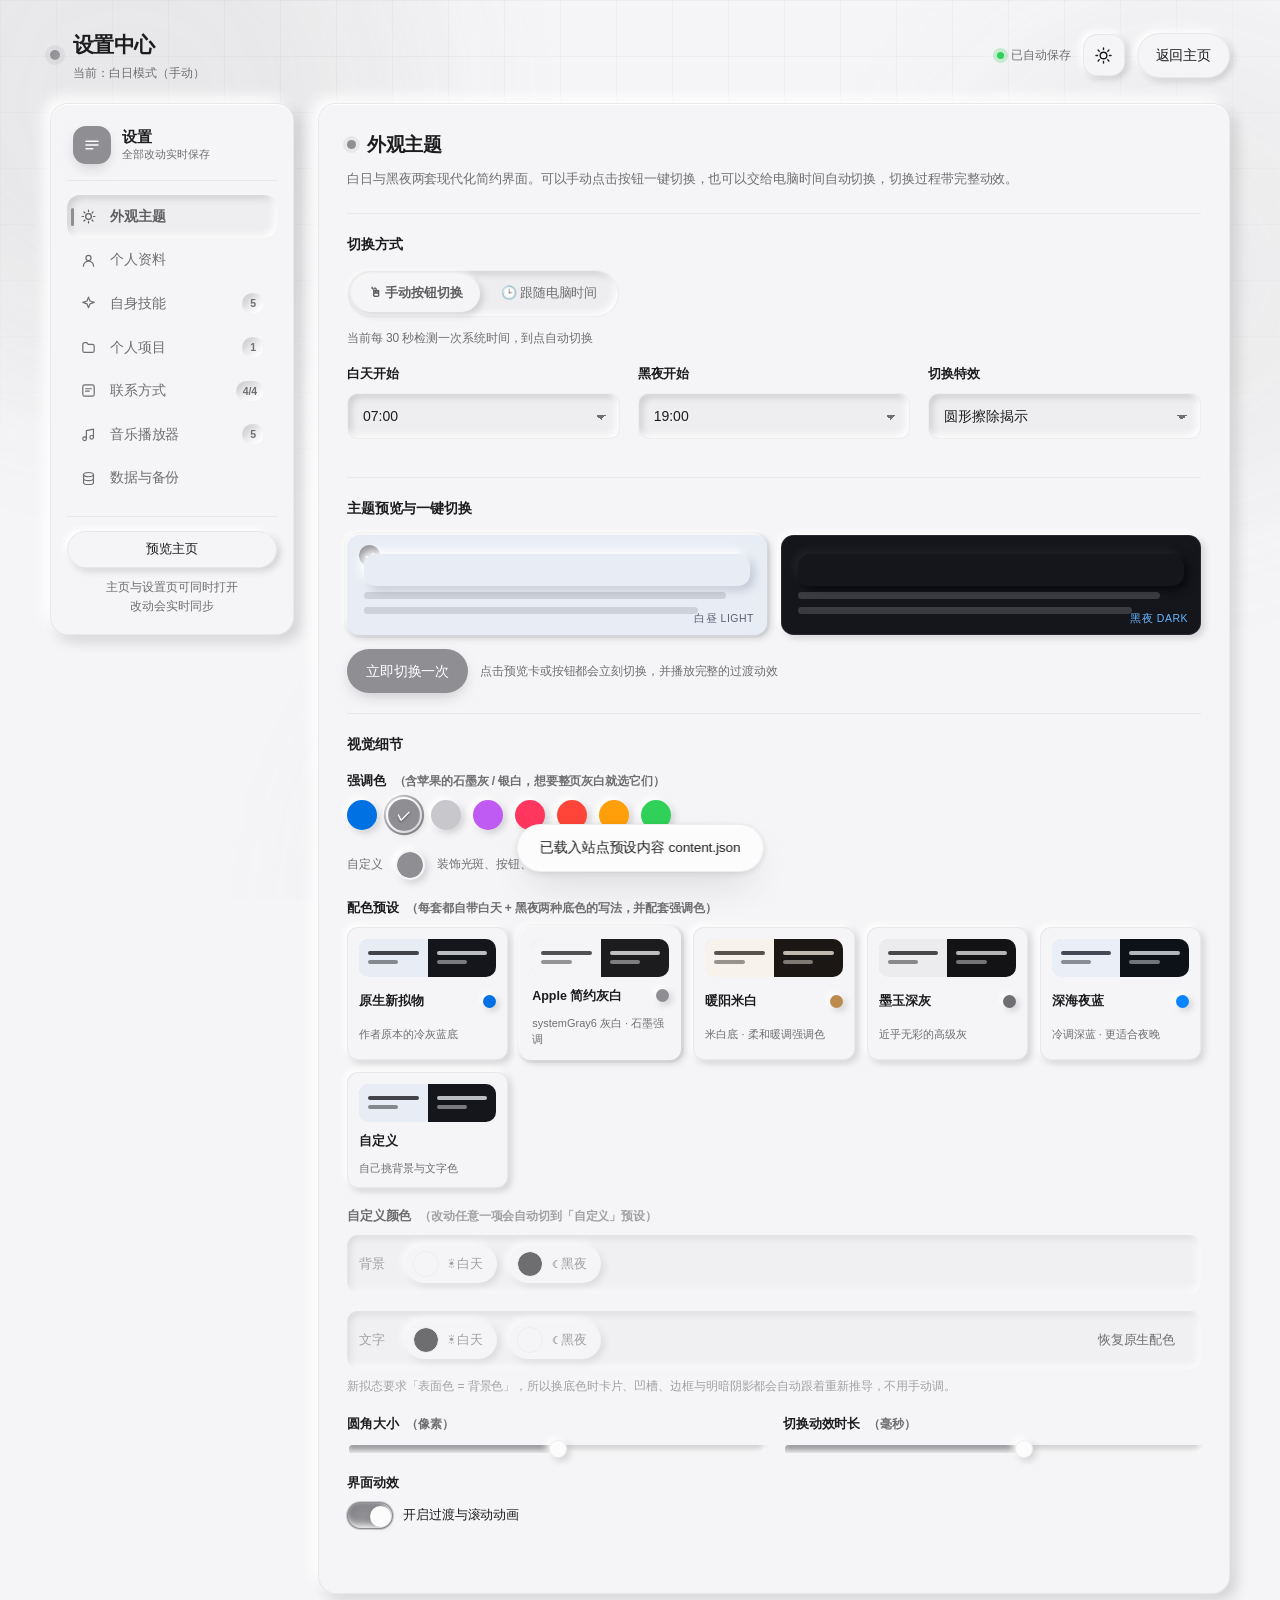
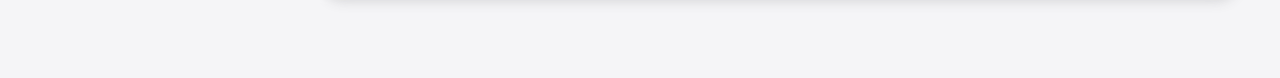
==== commit 9345080b: "Add files via upload" ====
--- a/settings.html
+++ b/settings.html
@@ -6,8 +6,8 @@
 <meta name="theme-color" content="#f5f5f7" id="metaTheme">
 <title>设置 · 个人主页</title>
 <link rel="icon" href="data:image/svg+xml,%3Csvg xmlns='http://www.w3.org/2000/svg' viewBox='0 0 32 32'%3E%3Crect width='32' height='32' rx='9' fill='%235b7cfa'/%3E%3Cpath d='M16 8.5a5.5 5.5 0 1 0 0 11 5.5 5.5 0 0 0 0-11zm0 14.2c-4 0-7.5 2.2-9 5.3h18c-1.5-3.1-5-5.3-9-5.3z' fill='%23fff'/%3E%3C/svg%3E">
-<link rel="stylesheet" href="css/theme.css?v=13">
-<link rel="stylesheet" href="css/settings.css?v=13">
+<link rel="stylesheet" href="css/theme.css?v=15">
+<link rel="stylesheet" href="css/settings.css?v=15">
 
 <!-- 首屏主题预置：与 index.html 同一段脚本，说明见那边 -->
 <script>
@@ -482,9 +482,10 @@
 
 <div class="toast" id="toast" role="status" aria-live="polite"></div>
 
-<script src="js/store.js?v=13"></script>
-<script src="js/theme.js?v=13"></script>
-<script src="js/settings.js?v=13"></script>
+<script src="js/version.js?v=16"></script>
+<script src="js/store.js?v=16"></script>
+<script src="js/theme.js?v=16"></script>
+<script src="js/settings.js?v=16"></script>
 <script>
   /* 时间下拉框：0-23 点，动态生成，避免手写 48 个 option */
   (function () {
